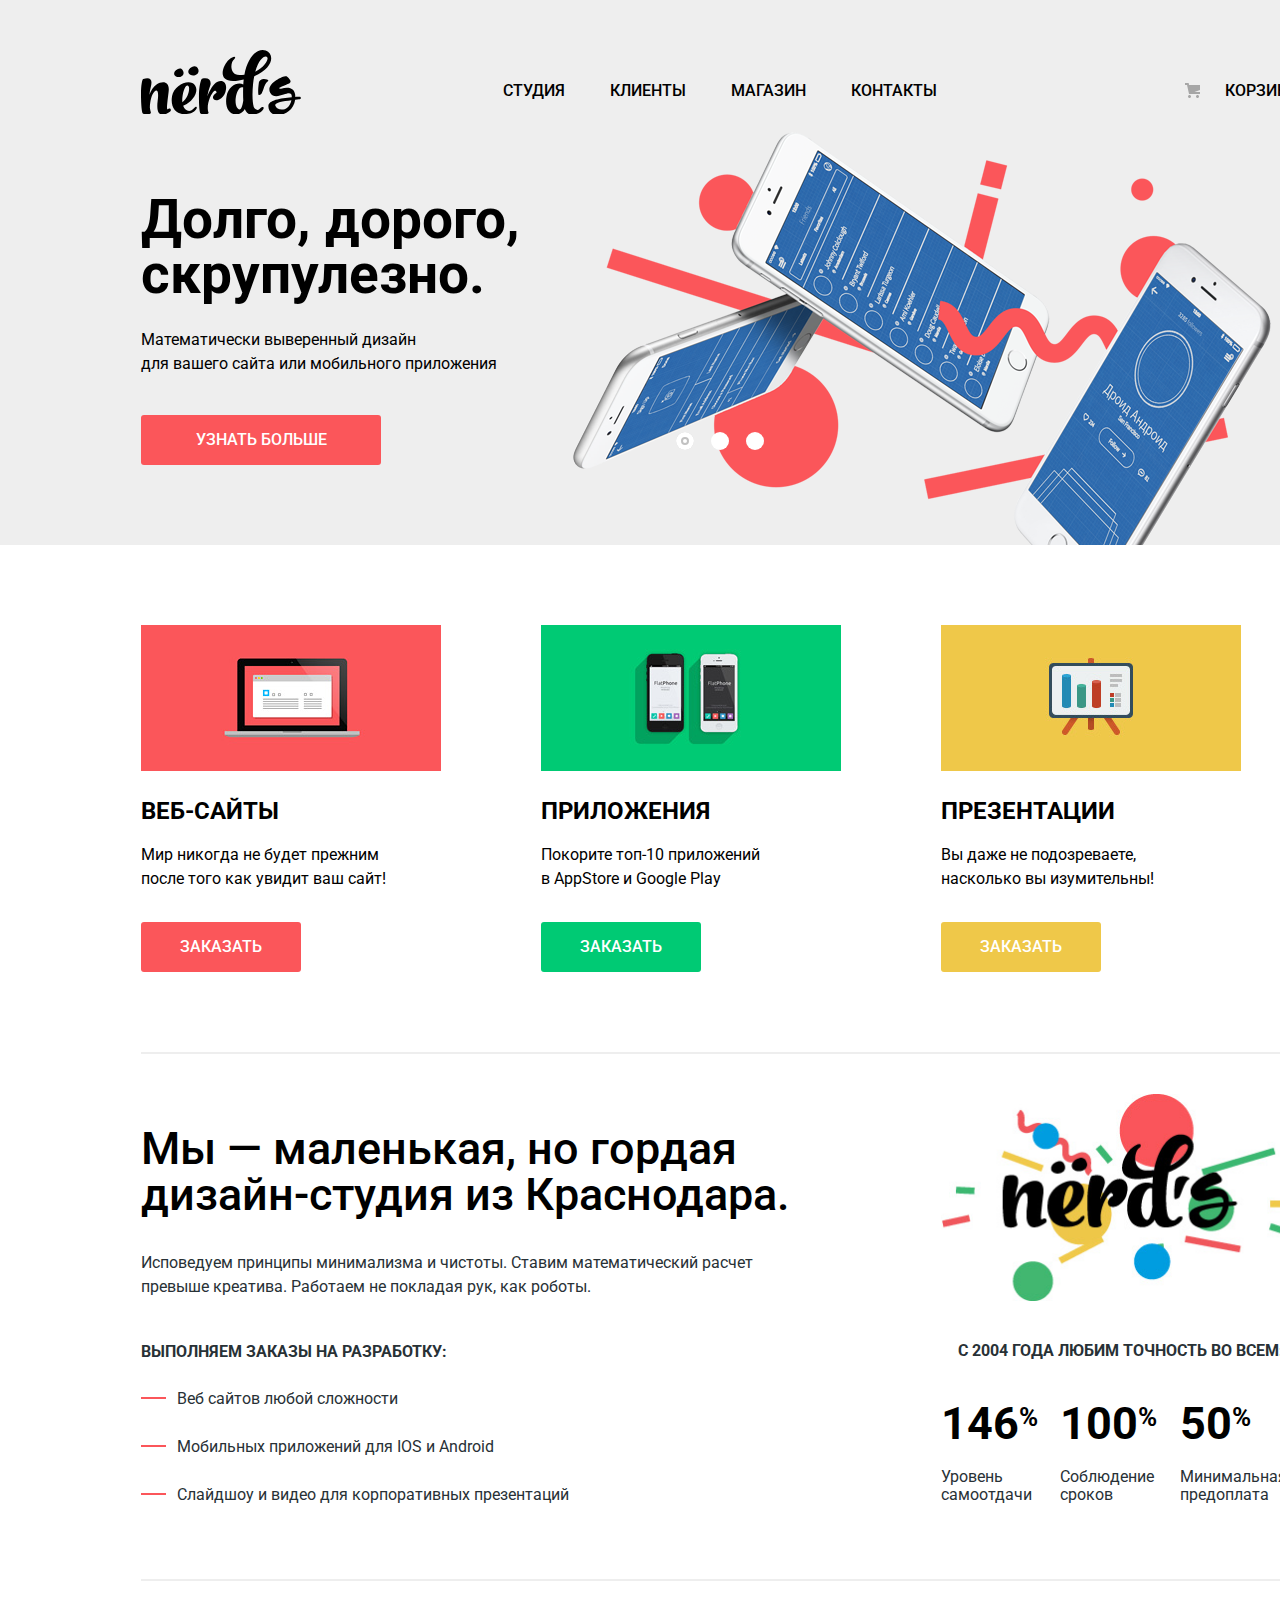
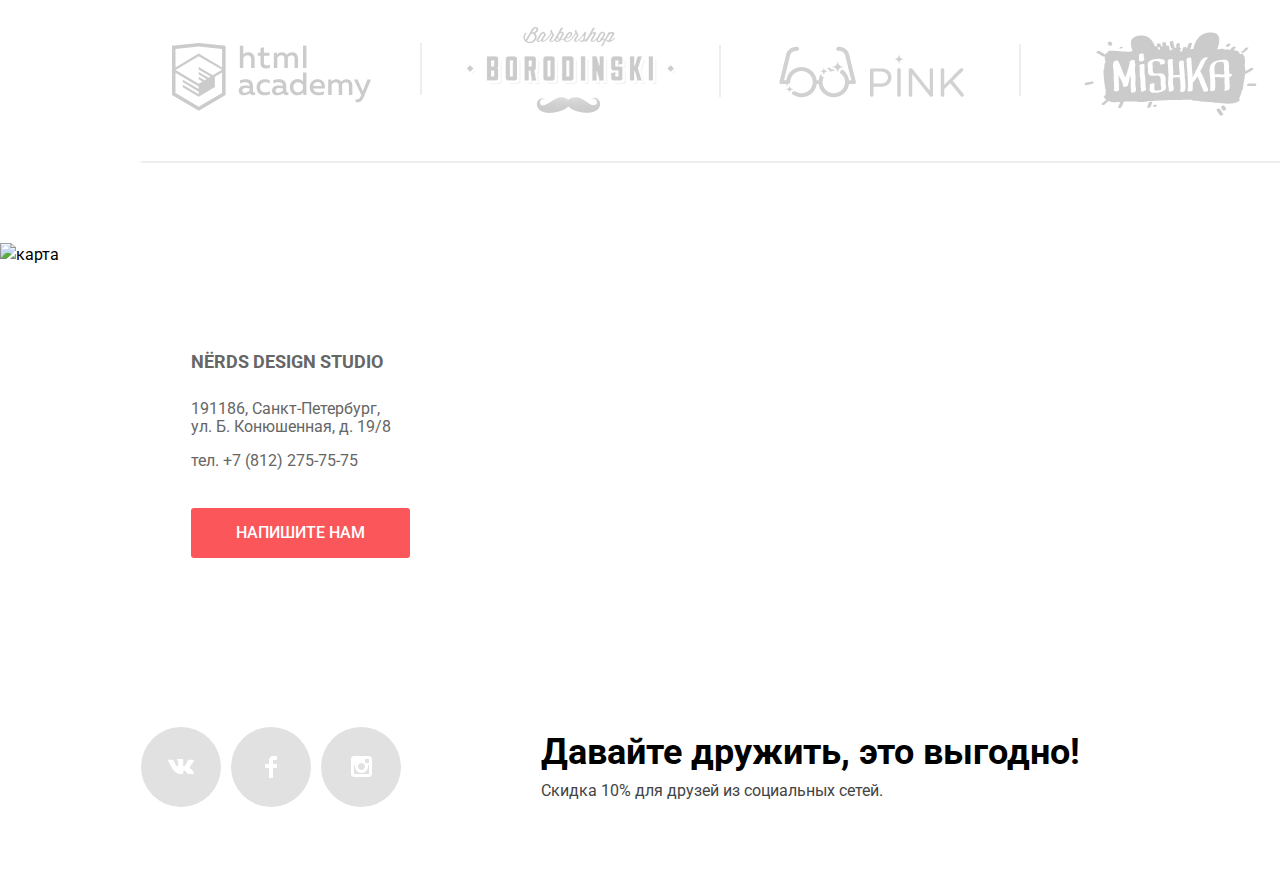
==== index.html @ 9c050158 "исправил замечания" ====
<!DOCTYPE html>
<html lang="ru" class="page">

<head>
  <meta charset="utf-8">
  <title>HTML Academy: Нёрдс</title>
  <link rel="stylesheet" href="css/normalize.css">
  <link rel="stylesheet" href="css/style.css">
  <link rel="stylesheet" href="https://fonts.googleapis.com/css2?family=Roboto:wght@400;500;700&display=swap">
</head>

<body class="page-body">

  <header class="header">
    <div class="container main-header">
      <a class="main-logo">
        <img src="img/nerds-logo.svg" width="160" height="65" alt="логотип Nerds">
      </a>
      <nav class="nav">
        <ul class="nav-list">
          <li><a>Студия</a></li>
          <li><a href="">Клиенты</a></li>
          <li><a href="catalog.html">Магазин</a></li>
          <li><a href="">Контакты</a></li>
        </ul>
        <ul class="cart">
          <li>
            <a class="cart-link" href="">Корзина</a>
          </li>
        </ul>
      </nav>
    </div>
  </header>


  <main class="main">
    <h1 class="visually-hidden">Интернет магазин "Nerds"</h1>

    <section class="slider">
      <div class="container sld">
        <ul class="slider-list">
          <li class="slider-item-1 slide-current">
            <h2>Долго, дорого,<br> скрупулезно.</h2>
            <p>Математически выверенный дизайн<br> для вашего сайта или мобильного приложения</p>
            <a class="button slider-button button-web">узнать больше</a>

          </li>
          <li class="slider-item-2 slide">
            <h2> Любим математику<br> как никто другой</h2>
            <p>Никакого креатива, только математические формулы<br> для расчета идеальных пропорций</p>
            <a class="button slider-button button-web">узнать больше</a>
          </li>
          <li class="slider-item-3 slide">
            <h2>Только ночь, только хардкор</h2>
            <p>Работать днем как все? Мы против этого.<br> Ближе к полуночи работа только начинается</p>
            <a class="button slider-button button-web">узнать больше</a>
          </li>
        </ul>
        <div class="slider-controls">
          <button class="current" type="button" aria-label="Первый слайд"></button>
          <button type="button" aria-label="Второй слайд"></button>
          <button type="button" aria-label="Третий слайд"></button>
        </div>
      </div>
    </section>

    <div class="container">
      <section class="services">
        <h2 class="visually-hidden">Услуги</h2>

        <ul class="services-container">
          <li>
            <img src="img/illustration-1-1.png" width="300" height="146">
            <h3>веб-сайты</h3>
            <p>Мир никогда не будет прежним <br> после того как увидит ваш сайт!</p>
            <a class="button button-web button-services" href="catalog.html">Заказать</a>
          </li>
          <li>
            <img src="img/illustration-2-1.png" width="300" height="146">
            <h3>приложения</h3>
            <p>Покорите топ-10 приложений<br> в AppStore и Google Play</p>
            <a class="button button-app button-services" href="#">Заказать</a>
          </li>
          <li>
            <img src="img/illustration-3-1.png" width="300" height="146">
            <h3>презентации</h3>
            <p>Вы даже не подозреваете, <br> насколько вы изумительны!</p>
            <a class="button button-pres button-services" href="#">Заказать</a>
          </li>
        </ul>
      </section>

      <div class="info-container">
        <section class="info">
          <h2 class="visually-hidden">О нас</h2>
          <h3>
            Мы — маленькая, но гордая<br>
            дизайн-студия из Краснодара.
          </h3>
          <p>
            Исповедуем принципы минимализма и чистоты. Ставим математический расчет<br>
            превыше креатива. Работаем не покладая рук, как роботы.
          </p>
          <p class="list-header">
            Выполняем заказы на разработку:
          </p>
          <ul>
            <li>
              Веб сайтов любой сложности
            </li>
            <li>
              Мобильных приложений для IOS и Android
            </li>
            <li>
              Слайдшоу и видео для корпоративных презентаций
            </li>
          </ul>
        </section>
        <section class="benefits">
          <img src="img/nerds-illustration.png" width="360" height="208">
          <p class="benefits-header">С 2004 года любим точность во всем:</p>
          <ul class="benefits-list">
            <li>
              <h4>146<span class="percent">%</span></h4>
              <p>Уровень самоотдачи</p>
            </li>
            <li>
              <h4>100<span class="percent">%</span></h4>
              <p>Соблюдение сроков</p>
            </li>
            <li>
              <h4>50<span class="percent">%</span></h4>
              <p>Минимальная предоплата</p>
            </li>
          </ul>
        </section>
      </div>
      <section class="partners">
        <h2 class="visually-hidden">
          Производители
        </h2>
        <ul class="partners-container">
          <li>
            <a href="https://htmlacademy.ru/intensive/htmlcss">
              <img src="img/logo-1-2.svg" width="199" height="67.82" alt="html-academy">
            </a>
          </li>
          <li>
            <a href=""> <img src="img/logo-2-2.png" width="209" height="90" alt="барбершоп бородинский">
            </a>
          </li>
          <li>
            <a href=""> <img src="img/logo-3-2.png" width="185" height="52" alt="сайт pink">
            </a>
          </li>
          <li>
            <a href=""> <img src="img/logo-4-2.png" width="173" height="84" alt="Мишка">
            </a>
          </li>
        </ul>

      </section>

    </div>
  </main>
  <footer class="main-footer">

    <section class="map">
      <img class="map-properties" src="img/map.png" width="1440" height="416" alt="карта">
    </section>

    <section class="contacts container">
      <div class="address">
        <h2>NЁRDS DESIGN STUDIO</h2>
        <p>191186, Санкт-Петербург,<br> ул. Б. Конюшенная, д. 19/8</p>
        <p> тел. <a class="contacts-phone" href="tel:+78122757575">+7 (812) 275-75-75</a></p>

        <a class="button button-web button-contacts">Напишите нам</a>
      </div>
    </section>

    <section class="social container">

      <ul class="social-1">
        <li>
          <a class="social-button" href=""><img src="img/vk-icon.svg" alt="Вконтакте"></a>
        </li>
        <li>
          <a class="social-button" href="#"><img src="img/fb-icon.svg" alt="Фейсбук"></a>
        </li>
        <li>
          <a class="social-button" href="#"><img src="img/insta-icon.svg" alt="Инстаграм"></a>
        </li>
      </ul>
      <div class="social-2">
        <h3>Давайте дружить, это выгодно!</h3>
        <p>Скидка 10% для друзей из социальных сетей.</p>
      </div>

    </section>

  </footer>
  <section class="modal reply-form">
    <h2 class="modal-header">Напишите нам</h2>
    <button class="modal-close" type="button" class="modal-close" aria-label="закрыть"></button>
    <form class="login-form" action="https://echo.htmlacademy.ru" method="post">
      <p class="user-name"><label for="reply-name">Ваше имя:</label>
        <input  id="reply-name" type="text" name="name" placeholder="Имя Фамилия"></p>
      <p class="user-email"><label for="reply-email">Ваш email:</label>
        <input  id="reply-email" type="email" name="email" placeholder="email@example.com"></p>
      <p class="user-message"><label for="reply-message">Текст письма:</label>
        <textarea  id="reply-message" rows="4" name="message" placeholder="В свободной форме"></textarea></p>
      <button class="button button-web modal-button" type="submit">Отправить</button>
    </form>
  </section>


</body>

</html>
---- css/style.css ----
:root {
  --light-grey: #eeeeee;
  --mid-grey: #666666;
  --mid-dark-grey: #444444;
  --dark-grey: #4d4d4d;
  --border-grey: #DBDBDB;
  --store-page-grey: #dfdfdf;
  --store-page-active-grey: #d5d5d5;

  --light-pink: #fb565a;
  --dark-pink: #e74246;
  --very-dark-pink: #d7373b;

  --light-green: #00ca74;
  --dark-green: #00bc6c;
  --very-dark-green: #00aa62;

  --light-yellow: #efc849;
  --dark-yellow: #eab534;
  --very-dark-yellow: #e5a722;

  --bg-white: #ffffff;
  --bg-white-opacity: rgba(255, 255, 255, 0.3);
  --icon-color: #e1e1e1;

  --basic-black: #000000;
  --light-black: #283136;
  --button-shadow: rgba(0, 1, 1, 0.1);
  --catalog-border-special: rgba(0, 0, 0, 0.1);


  --range-special-scale: #d7dcde;
  --range-special-toggle: #ababab;
  --range-special-shadow: rgba(0, 0, 0, 0.15);
  --range-special-color: #283136;

  --modal-shadow: rgba(0, 0, 0, 0.4);
  --input-shadow: rgba(0, 0, 0, 0.25);
  --input-border: #D7DCDE;
  --input-border-special: #B4B9BB;
}

body {
  min-width: 1200px;
  padding: 0;
  margin: 0;

  font-family: "Roboto", "Open sans", sans-serif;
  font-size: 16px;
  line-height: 24px;
  font-weight: 400;

  color: var(--basic-black);
  background-color: var(--bg-white);

}

a {
  text-decoration: none;
}

img {
  max-width: 100%;
  height: auto;
}

.visually-hidden {
  position: absolute;
  width: 1px;
  height: 1px;
  margin: -1px;
  border: 0;
  padding: 0;
  white-space: nowrap;
  clip-path: inset(100%);
  clip: rect(0 0 0 0);
  overflow: hidden;
}

/* Grid */
.page {
  height: 100%;
}

.page-body {
  min-height: 100%;
  display: grid;
  grid-template-rows:
    min-content 1fr min-content;
  align-content: start;
}

.container {
  width: 1158px;
  margin: 0 auto;
  padding: 0 20px;
  /* outline: 5px solid rgba(94, 9, 9, 0.3);
  outline-offset: -5px; */
}

/*header*/


.main-header {
  display: grid;
  grid-template-columns: min-content 1fr;
  height: 114px;
}

.main-logo {
  width: 160px;
  height: 65px;
  margin-top: auto;

}

.main-logo:active {
  opacity: 0.3;
}

.cart {
  display: block;
  width: min-content;
  position: relative;
  margin: 0;
  margin-left: auto;
  margin-top: auto;
  padding: 0;
  margin-bottom: 8px;

  list-style: none;


  /* outline: 1px solid rgb(255, 0, 0);
  outline-offset: -1px */
}

.cart::before {
  content: "";
  position: absolute;
  left: 0px;
  top: 7px;
  width: 15px;
  height: 15px;


  background-image: url(../img/cart-icon.svg);
  background-repeat: no-repeat;

}

.cart-link {
  padding-left: 40px;

}

.header,
.description {
  background-color: var(--light-grey);
}

.nav {

  display: flex;


  font-size: 16px;
  line-height: 30px;
  font-weight: 500;
  text-transform: uppercase;
  color: var(--basic-black);

  /* outline: 5px solid rgba(200, 255, 0, 0.3);
  outline-offset: -5px; */
}

.nav a {
  color: var(--basic-black);
}

.nav a:hover {
  color: var(--light-pink);
}

.nav a:active {
  color: var(--basic-black);
  opacity: 0.3;
}

.nav-list {
  /* justify-self: center; */
  display: flex;
  justify-content: flex-start;
  flex-wrap: wrap;
  width: 100%;
  margin: 0;
  margin-left: 202px;
  margin-top: auto;
  margin-bottom: 8px;
  padding: 0;

  list-style: none;

  /* outline: 5px solid rgba(0, 255, 255, 0.3);
  outline-offset: -5px; */

}

.nav li {
  position: relative;
  margin-left: 0;
  padding: 0;
}

.nav li:not(:last-child) {
  margin-right: 45px;
}

.current-page::after {
  content: "";
  position: absolute;
  bottom: -14px;
  left: 0;
  width: 100%;
  height: 2px;
  background-color: var(--light-pink);
}

/* SLIDER */
.slide {
  display: none;
}

.slide-current {
  display: block;
}

.slider {
  /* position: relative; */
  margin: 0;
  padding: 0;
  background-color: var(--light-grey);
}

.sld {
  position: relative;
}

.slider-controls {
  position: absolute;
  bottom: 95px;
  left: 555px;
  z-index: 1;
  display: flex;
  width: 88px;
  justify-content: space-between;
}

.slider-controls button {
  padding: 0;
  width: 18px;
  height: 18px;
  background-color: var(--bg-white);
  border: none;
  border-radius: 50%;
  cursor: pointer;
}

.slider-controls .current {
  box-shadow: inset 0 0 0 5px var(--bg-white),
    inset 0 0 0 7px #c1c1c1;
}

.slider-list {

  padding: 0;
  margin: 0;

  list-style: none;
}

/* SLIDER-title */
.slider h2 {
  margin: 0;
  padding: 0;
  padding-top: 78px;
  padding-bottom: 10px;
  font-size: 55px;
  line-height: 55px;

}

.slider-item-1 {
  height: 431px;
  background-image: url(../img/nerds-index-slide1.png);
  background-position: top right;
  background-repeat: no-repeat;
}

.slider-item-2 {
  height: 431px;
  background-image: url(../img/nerds-index-slide2.png);
  background-position: top right;
  background-repeat: no-repeat;
}

.slider-item-3 {
  height: 431px;
  background-image: url(../img/nerds-index-slide3.png);
  background-position: top right;
  background-repeat: no-repeat;
}

/* services */
.services {
  margin-top: 80px;

  padding-bottom: 80px;
  border-bottom: 2px solid var(--light-grey);
}

.services-container {
  /* display: flex;
  justify-content: flex-start;
  flex-shrink: 0; */
  display: grid;
  grid-template-columns: 400px 400px auto;
  justify-self: start;
  /* outline: 5px solid rgba(0, 255, 255, 0.3);
  outline-offset: -5px; */
  margin: 0;
  padding: 0;

}

.services a {
  font-size: 16px;
  line-height: 18px;
  color: var(--bg-white);
}

.services h3 {
  margin-top: 18px;
  margin-bottom: 17px;
  font-size: 24px;
  line-height: 30px;
  font-weight: bold;
  text-transform: uppercase;
}

.services li {
  list-style: none;
  margin: 0;

  padding: 0;
}

.info-container {
  margin-top: 40px;
  margin-bottom: 43px;
  display: grid;
  grid-template-columns: 2fr 1fr;

}

.info {
  color: var(--light-black);
}

.info h3 {
  margin-top: 32px;
  margin-bottom: 33px;
  font-size: 45px;
  line-height: 46px;
  font-weight: 500;
  color: var(--basic-black);
}

.info ul {
  padding-left: 32px;
  list-style: none;
}

.list-header {
  margin-top: 41px;
  margin-bottom: 23px;
  font-weight: bold;
  text-transform: uppercase;

}

.info li {
  position: relative;
  margin-bottom: 24px;
  padding-left: 4px;
}

.info li::before {
  content: "";
  position: absolute;
  width: 25px;
  height: 2px;
  top: 10px;
  left: -32px;
  background-color: var(--light-pink);

}

/* benefits */
.benefits {
  margin-left: 28px;
}

.benefits-list {
  display: grid;
  grid-template-columns: 1fr 1fr 1fr;
}

.benefits-header {
  margin-top: 31px;
  margin-left: 17px;
  font-weight: bold;
  text-transform: uppercase;
}

.benefits-list {
  margin-top: 29px;
  padding: 0;
}

.benefits li {
  margin: 0;
  list-style: none;
}

.benefits p {

  color: var(--light-black);
}

.benefits-list p {
  margin-top: 12px;
  line-height: 18px;
}

.benefits h4 {
  margin: 0;
  font-size: 45px;
  line-height: 64px;
}

.percent {
  font-size: 26px;
  line-height: 40px;
  vertical-align: text-top;
}

/* partners */

.partners {
  margin: 0;
  margin-bottom: 80px;
}

.partners-container {
  display: grid;
  grid-template-columns: 1fr 1fr 1fr 1fr;


  /* outline: 1px solid rgb(248, 5, 5);
  outline-offset: -1px; */

  margin: 0;
  padding: 0;

  height: 180px;
  border-top: 2px solid var(--light-grey);
  border-bottom: 2px solid var(--light-grey);

}

.partners li {
  position: relative;
  align-self: center;


  margin: 0;
  padding: 0;
  justify-self: end;
  list-style: none;


  /* outline: 1px solid rgba(0, 255, 255, 1);
  outline-offset: -1px; */

}

.partners li:nth-child(1) {
  margin-top: 20px;
  margin-right: 60px;

}

.partners li:nth-child(2) {
  margin-top: 10px;
  margin-right: 44px;
}

.partners li:nth-child(3) {
  margin-top: 10px;
  margin-right: 46px;
}

.partners li:nth-child(4) {
  margin-top: 13px;
  margin-right: 42px;
}

.partners li:nth-child(1)::after {
  content: "";
  position: absolute;
  top: 0px;
  right: -51px;
  width: 2px;
  height: 52px;

  background-color: var(--light-grey);
}

.partners li:nth-child(2)::after {
  content: "";
  position: absolute;
  top: 18px;
  right: -45px;
  width: 2px;
  height: 52px;

  background-color: var(--light-grey);
}

.partners li:nth-child(3)::after {
  content: "";
  position: absolute;
  top: -2px;
  right: -57px;
  width: 2px;
  height: 52px;

  background-color: var(--light-grey);
}



.partners a {
  opacity: 20%;
}

.partners a:hover {
  opacity: 1;
}

.partners a:active {
  opacity: 10%;
}

.catalog-top {
  margin-bottom: 54px;
  height: 242px;
  background-color: var(--light-grey);
}

.catalog-top h1 {
  margin: 0;
  padding-top: 79px;
  font-size: 55px;
  font-weight: 500;
  line-height: 55px;

  text-align: center;

}


.main-catalog {
  display: grid;
  grid-template-columns: 1fr 2fr;
  column-gap: 140px;
  grid-template-rows: 78px 1fr;
  /* outline: 5px solid rgba(0, 255, 255, 0.3);
  outline-offset: -5px; */
}

.filters {
  grid-row: 1/-1;
  color: var(--light-black);
}

.filter ul {
  padding: 0;
  margin: 0;
  list-style: none;
  line-height: 19px;
}

.filter legend {
  margin: 0;
  padding: 0;
  text-transform: uppercase;
  font-size: 18px;
  line-height: 30px;
  font-weight: 700;
  color: var(--basic-black);
}

.filter fieldset {
  padding: 0;
  margin: 0;

  border: none;
}

/* RANGE */
.filter .filter-cost {
  margin-bottom: 55px;
}

.range-filter {
  width: 260px;
  margin-top: 48px;
}

.range-controls {
  position: relative;
  height: 41px;
  margin-bottom: 14px;
  padding-top: 39px;
  padding-right: 20px;
  padding-left: 20px;
  background-color: var(--light-grey);
  border-radius: 5px;
}

.range-controls .scale {
  height: 2px;
  background: #d7dcde;
}

.range-controls .bar {
  width: 70%;
  height: 2px;
  background: var(--light-green);
}

.range-controls .toggle {
  position: absolute;
  top: 31px;
  left: 0;
  width: 4px;
  height: 4px;
  padding: 0;
  border: 8px solid var(--bg-white);
  background-color: var(--range-special-toggle);
  border-radius: 50%;
  box-shadow: 0 2px 1px 0 var(--range-special-shadow);
  cursor: pointer;
}

.range-controls .toggle-min {
  left: 18px;
}

.range-controls .toggle-max {
  left: 160px;
}

.price-controls {
  display: flex;
  justify-content: space-between;
}

.price-controls label {
  text-transform: uppercase;
  color: var(--light-black);
  font-size: 16px;
}

.price-controls input {
  width: 60px;
  padding: 10px;
  margin-left: 8px;
  text-align: center;
  color: inherit;
  border: none;
  border-radius: 5px;
  background: var(--light-grey);

}

/* GRID FILTER */

.filter .filter-grid {
  height: 190px;
  /* margin-bottom: 43px; */
}

.filter-grid legend {
  margin-bottom: 15px;
}

.filter-grid li {
  margin-bottom: 21px;
  /* padding-left: 36px; */
}

.filter-grid label {
  padding-left: 36px;
  color: var(--light-black);
  position: relative;

}

.input-grid {
  -webkit-appearance: none;
  -moz-appearance: none;
  position: absolute;
}

.grid-label::before {
  content: "";
  position: absolute;
  left: 0;
  top: -3px;
  box-sizing: border-box;
  width: 25px;
  height: 25px;
  border-radius: 50%;
  border: 4px solid var(--dark-grey);
  background-color: transparent;
  opacity: 0.4;
}

.input-grid:hover+.grid-label::before,
.input-grid:focus+.grid-label::before {
  opacity: 1;
}

.input-grid:checked+.grid-label::before {
  background-color: var(--dark-grey);
  box-shadow: inset 0 0 0 4px var(--bg-white);
}

.input-grid:disabled+.grid-label {
  opacity: 0.3;
}

.input-grid:disabled+.grid-label::before {
  opacity: 0.25;
}

/* FEATURES FILTER */
.input-feature {
  appearance: none;
  position: absolute;
}


.filter .filter-features {
  height: 275px;
  /* margin-bottom: 48px; */
}

.filter-features legend {
  margin-bottom: 16px;
}

.filter-features li {
  position: relative;
  margin-bottom: 21px;

}

.filter-features label {
  padding-left: 36px;
  color: var(--light-black);
}

.input-feature:not(:checked)+.feature-label::before {
  content: "";
  position: absolute;
  left: 0;
  top: -2px;
  box-sizing: border-box;
  width: 23px;
  height: 23px;
  border: 2px solid var(--dark-grey);
  border-radius: 3px;
  background-color: transparent;
  opacity: 0.4;
}

.input-feature:checked+.feature-label::before {
  content: "";
  position: absolute;
  left: 0;
  top: -2px;
  width: 25px;
  height: 23px;
  background-image: url(../img/checkbox-on.svg);
  opacity: 0.4;
}

.input-feature:hover+.feature-label::before,
.input-feature:focus+.feature-label::before {
  opacity: 1;
}

.input-feature:disabled+.feature-label {
  opacity: 0.3;
}

.input-feature:disabled+.feature-label::before {
  opacity: 0.25;
}

/* SORT */
.sort {
  display: flex;
  justify-content: space-between;
  /* margin: 0; */
  /* margin-bottom: 48px; */

  /* padding: 0; */
  /* outline: 1px solid rgb(255, 0, 0);
  outline-offset: -1px; */
}

.sort h2 {

  margin: 0;
  padding: 0;
  text-transform: uppercase;
  font-size: 18px;
  line-height: 30px;
  font-weight: 700;
  width: 360px;
  /* margin-right: auto; */

  /*
   outline: 5px solid rgba(63, 9, 150, 0.3);
  outline-offset: -5px; */
}

.sort ul {
  /* width: 360px; */
  display: grid;
  grid-template-columns: 60px 85px 128px 58px 30px;
  justify-items: end;
  align-items: start;
  margin: 0;
  padding-top: 3px;
  list-style: none;
  /* outline: 1px solid rgba(0, 255, 255, 0.3);
  outline-offset: -1px; */
}

.sort a {
  font-size: 14px;
  line-height: 18px;
  font-weight: 400;
  color: var(--basic-black);
  opacity: 0.3;
  text-transform: uppercase;
}

.sort .sort-active {
  opacity: 1;
}

.sort .sort-descending {
  display: inline-block;
  width: 11px;
  height: 10px;
  background-image: url(../img/icon-down-dir.svg);
}

.sort .sort-ascending {
  background-image: url(../img/icon-up-dir.svg);
  display: inline-block;
  width: 11px;
  height: 10px;
}

/* .sort li {
  margin-left: 20px;
  outline: 1px solid rgb(255, 0, 13);
  outline-offset: -1px;
} */
/* .sort .inactive {
  opacity: 0.2;
} */

/* STORE */


.store {
  margin-bottom: 44px;
}

.store-container {
  display: grid;
  grid-template-columns: 1fr 1fr;
  column-gap: 40px;
  row-gap: 30px;
  margin: 0;
  margin-bottom: 53px;
  padding: 0;
  /* outline: 5px solid rgba(47, 219, 12, 0.3);
  outline-offset: -5px; */
}

.store-item {
  position: relative;
  box-sizing: border-box;
  border-radius: 5px;
  width: 360px;
  height: 620px;
  list-style: none;

}

.store-item:hover {
  box-shadow: 0px 6px 15px rgba(0, 1, 1, 0.25);
}

.store-item-container {

  box-sizing: border-box;
  width: 360px;
  height: 580px;
  margin-top: 40px;
  border-radius: 0 0 5px 5px;
  border: 1px solid var(--catalog-border-special);

  background-color: var(--bg-white);
}

.store-item img {
  border-radius: 0 0 5px 5px;

}

.store-item::before {
  content: "";
  position: absolute;
  width: 360px;
  height: 40px;
  top: 0px;
  left: 0px;
  background-image: url(../img/browser.svg);
  opacity: 0.12;
}

.store-item:hover::before {
  opacity: 1;
}

.store-item:hover .store-item-description {
  display: block;
}

.store h1 {
  text-align: center;
  font-size: 55px;
  font-weight: 500;
  line-height: 55px;

}

.store-item-description {
  display: none;
  position: absolute;
  bottom: 0;
  left: 0;
  box-sizing: border-box;
  width: 360px;
  height: 231px;
  border-radius: 0 0 5px 5px;
  padding-left: 52px;
  padding-right: 53px;
  padding-top: 11px;
  background-color: var(--light-grey);
  text-align: center;

}

.store-item-description h3 {
  margin-top: 15px;
  margin-bottom: 12px;
  padding: 0;
  font-size: 18px;
  font-weight: 700;
  line-height: 30px;
  color: var(--basic-black);
}

.store-item-description a {
  color: inherit;
}

.store-item p {
  margin: 0;
  padding: 0;
  font-size: 16px;
  line-height: 18px;
  font-weight: 400;
  color: #666666;
}

/* STORE-PAGES */
.store-pages {
  display: flex;
  justify-content: flex-start;
  list-style: none;
  margin: 0;
  margin-bottom: 17px;
  padding: 0;
  font-size: 16px;
  line-height: 18px;
  font-weight: 500;
  text-transform: uppercase;
}

.store-pages li:not(:last-child) {
  margin-right: 11px;
}


/*footer*/

.main-footer {
  background-color: var(--bg-white);
  /* outline: 5px solid rgba(0, 255, 255, 0.3);
  outline-offset: -5px; */
}

.map {
  margin: 0;
}

.map-properties {
  display: block;
  margin-left: auto;
  margin-right: auto;
  height: 416px;
}

.contacts {
  position: relative;
  margin-bottom: 68px;
}

.contacts h2 {
  margin: 0;
  margin-bottom: 23px;
  padding: 0;
  font-size: 18px;
  line-height: 30px;
  font-weight: bold;
}

.address {
  position: absolute;
  box-sizing: border-box;
  left: 20px;
  bottom: 54px;
  width: 319px;
  height: 308px;
  padding-top: 50px;
  padding-left: 50px;
  padding-right: 39px;

  background-color: var(--bg-white);

  font-size: 16px;
  line-height: 18px;
  color: var(--mid-grey);
}

.contacts-phone {
  color: var(--mid-grey);
}


.social {
  display: grid;
  grid-template-columns: 1fr 2fr;
  margin-bottom: 68px;
}

.social-1 {
  display: flex;
  align-items: center;
  justify-content: flex-start;
  list-style: none;
  margin: 0;
  padding: 0;
}

.social-1 li {
  margin-right: 10px;
}

.social-2 {
  margin-left: 14px;
}

.social h3 {
  margin: 0;
  margin-top: 7px;
  margin-bottom: 10px;
  font-size: 36px;
  line-height: 36px;

}

.social p {
  margin: 0;
  color: var(--mid-dark-grey);
  font-size: 16px;
  line-height: 22px;

}

/* MODAL */
.modal {
  display: none;
  position: fixed;
  z-index: 2;
  top: 0;
  right: 0;
  bottom: 0;
  left: 0;
  box-sizing: border-box;
  width: 960px;
  height: 590px;
  margin: auto;
  padding: 63px 100px;
  font-size: 16px;
  line-height: 18px;
  font-weight: 400;
  color: var(--basic-black);
  background-color: var(--bg-white);
  box-shadow: 0px 20px 40px var(--modal-shadow);
}

.modal-close {
  position: absolute;
  width: 21px;
  height: 21px;
  top: 78px;
  right: 90px;
  border: none;
  background-color: transparent;
  opacity: 0.3;
}

.modal-close:hover {
  opacity: 1;
}

.modal-close:active {
  opacity: 0.1;
}

.modal-close::before,
.modal-close::after {
  content: "";
  position: absolute;
  top: 8px;
  right: -3px;
  width: 27px;
  height: 4px;
  background-color: var(--light-pink);
}

.modal-close::before {
  transform: rotate(45deg);
}

.modal-close::after {
  transform: rotate(-45deg);
}

.modal-header {
  margin: 0;
  margin-bottom: 22px;
  font-size: 45px;
  line-height: 53px;
  font-weight: 700;
}

.login-form {
  display: grid;
  grid-template-columns: 1fr 1fr;
  column-gap: 40px;
  margin: 0 auto;
  justify-items: start;
}

.user-message {
  grid-column: 1/-1;
  justify-self: stretch;
}

.login-form p {
  display: flex;
  flex-direction: column;
  margin-bottom: 17px;
}

.login-form label {
  margin-bottom: 9px;
  font-weight: 700;
}

.login-form input {
  height: 50px;
  width: 360px;
  padding-left: 16px;
  color: var(--mid-dark-grey);
}

:invalid,
:-moz-ui-invalid {
  border-color: var(--dark-pink);
  color: var(--dark-pink);
}

.login-form textarea {
  resize: none;
  height: 118px;
  margin-bottom: 30px;
  padding: 16px;
  color: var(--mid-dark-grey);

}

.login-form input,
.login-form textarea {
  border: 2px solid var(--input-border);
  box-sizing: border-box;
  border-radius: 3px;
  opacity: 0.5;
}

.login-form input:hover,
.login-form textarea:hover {
  border: 2px solid var(--input-border-special);
  text-shadow: 0px 4px 4px var(--input-shadow);


}



/*buttons*/
.slider-button {
  margin-top: 39px;
  width: 240px;
  height: 50px;
}

.button {
  display: flex;
  font-size: 16px;
  line-height: 18px;
  font-weight: 500;
  justify-content: center;
  align-items: center;
  text-transform: uppercase;
  color: var(--bg-white);
  border: none;
  border-radius: 3px;
  cursor: pointer;
}

.button:active {
  box-shadow: inset 0 3px 0 var(--button-shadow);
  color: var(--bg-white-opacity);
}


.button-services {
  margin-top: 31px;
  width: 160px;
  height: 50px;
}

.button-contacts {
  margin-top: 38px;
  width: 219px;
  height: 50px;
}

.button-web {
  background-color: var(--light-pink);
}

.button-web:hover {
  background-color: var(--dark-pink);
}

.button-web:active {
  background-color: var(--very-dark-pink);
}



.button-app {
  background-color: var(--light-green);
}

.button-app:hover {
  background-color: var(--dark-green);
}

.button-app:active {
  background-color: var(--very-dark-green);
}

.button-pres {
  background-color: var(--light-yellow);
}

.button-pres:hover {
  background-color: var(--dark-yellow);
}

.button-pres:active {
  background-color: var(--very-dark-yellow);
}

/* STORE-ITEM-BUTTON */
.store-item-button {
  width: 200px;
  height: 50px;

  margin: 0 auto;
  margin-top: 33px;
}

.store-item-button:active {
  color: var(--bg-white);
}

/* STORE-PAGE-BUTTONS */
.store-page {
  box-sizing: border-box;
  width: 50px;
  height: 50px;
  padding-top: 3px;
  color: var(--basic-black);
  background-color: var(--light-grey);
}

.store-page.button:hover {
  background-color: var(--store-page-grey);
  border: none;
}

.store-page.button:active {
  color: inherit;
  background-color: var(--store-page-active-grey);
  border: none;
}

.store-page-next {
  width: 260px;
  height: 50px;
}

.store-page-current {
  background-color: rgba(0, 0, 0, 0.0001);
  border: 3px solid var(--border-grey);
}


/* SOCIAL BUTTONS */
.social-button {
  display: flex;
  align-items: center;
  justify-content: center;
  width: 80px;
  height: 80px;
  border-radius: 50%;

  background-color: var(--icon-color);
}

.social-button:hover {
  background-color: var(--dark-pink);
}

.social-button:active {
  background-color: var(--very-dark-pink);
}

.social-button:active img {
  opacity: 0.3;
}

.modal-button {
  width: 259px;
  height: 50px;
}
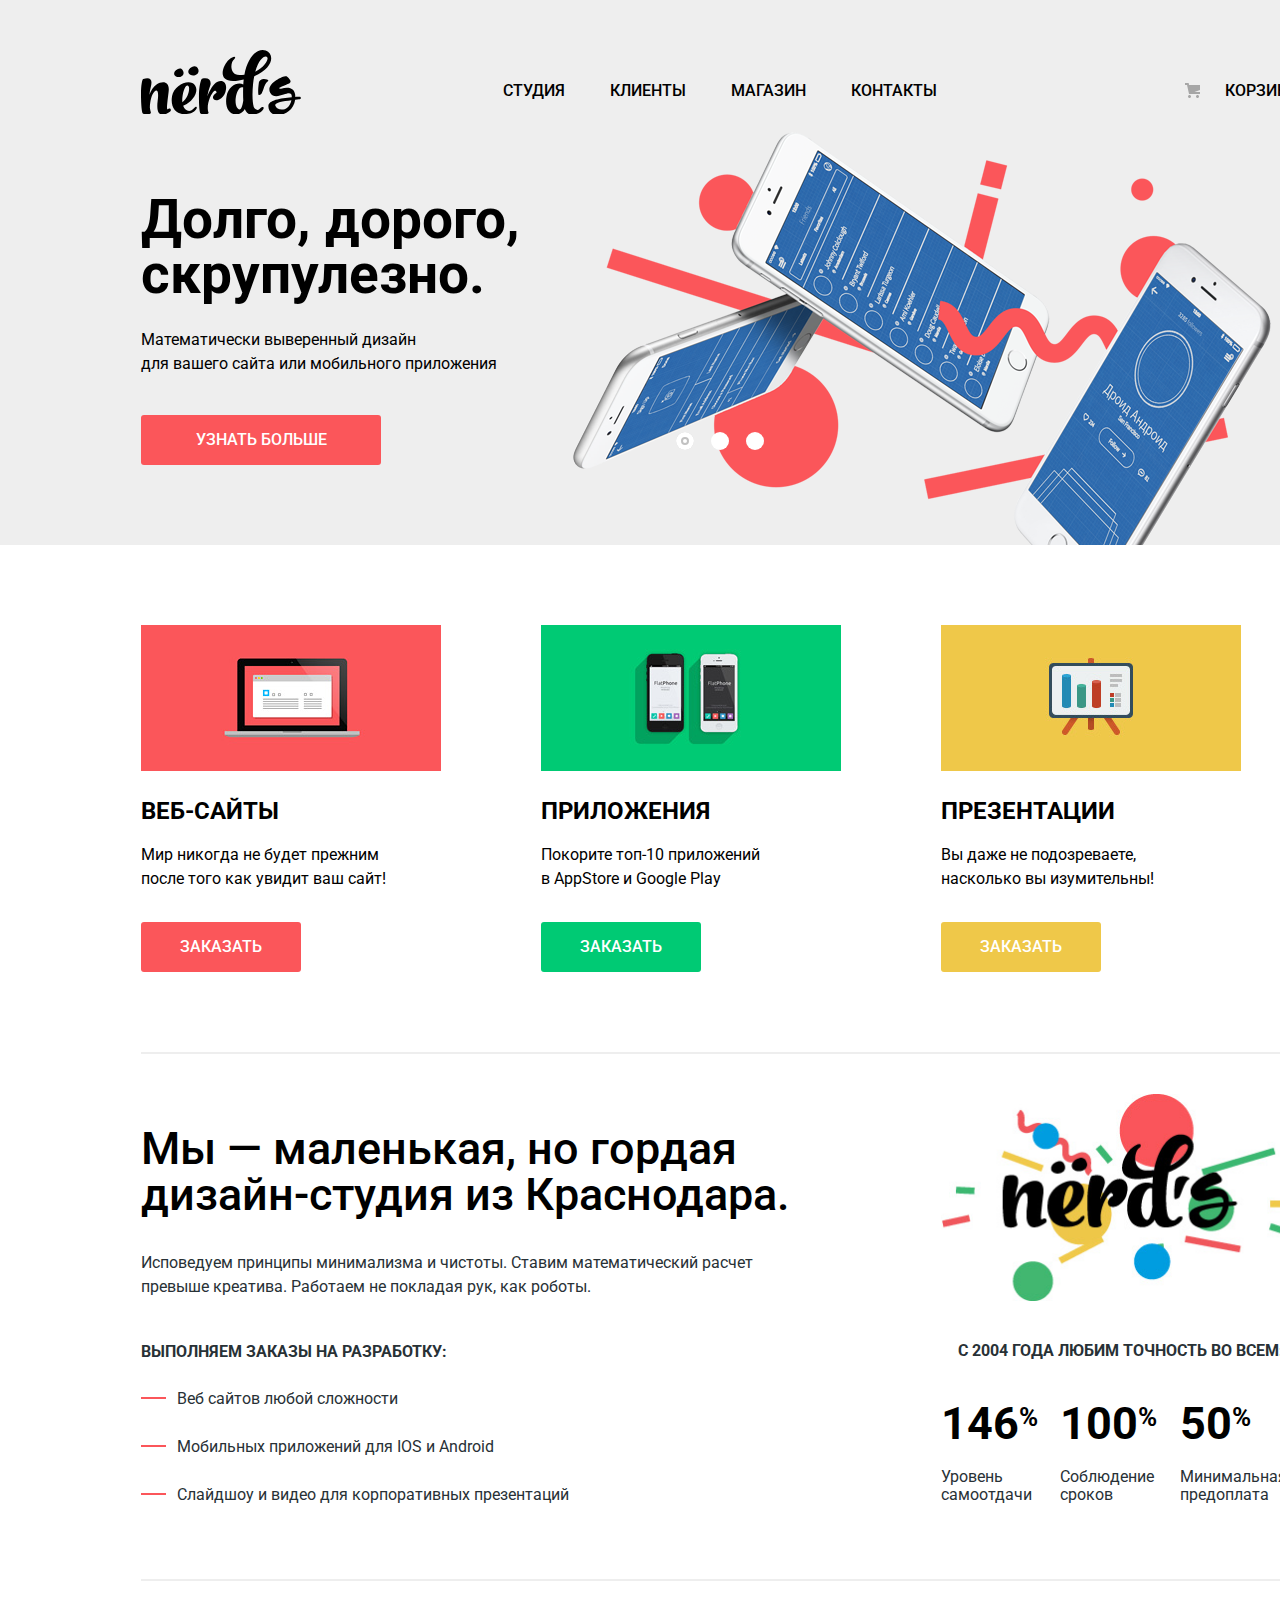
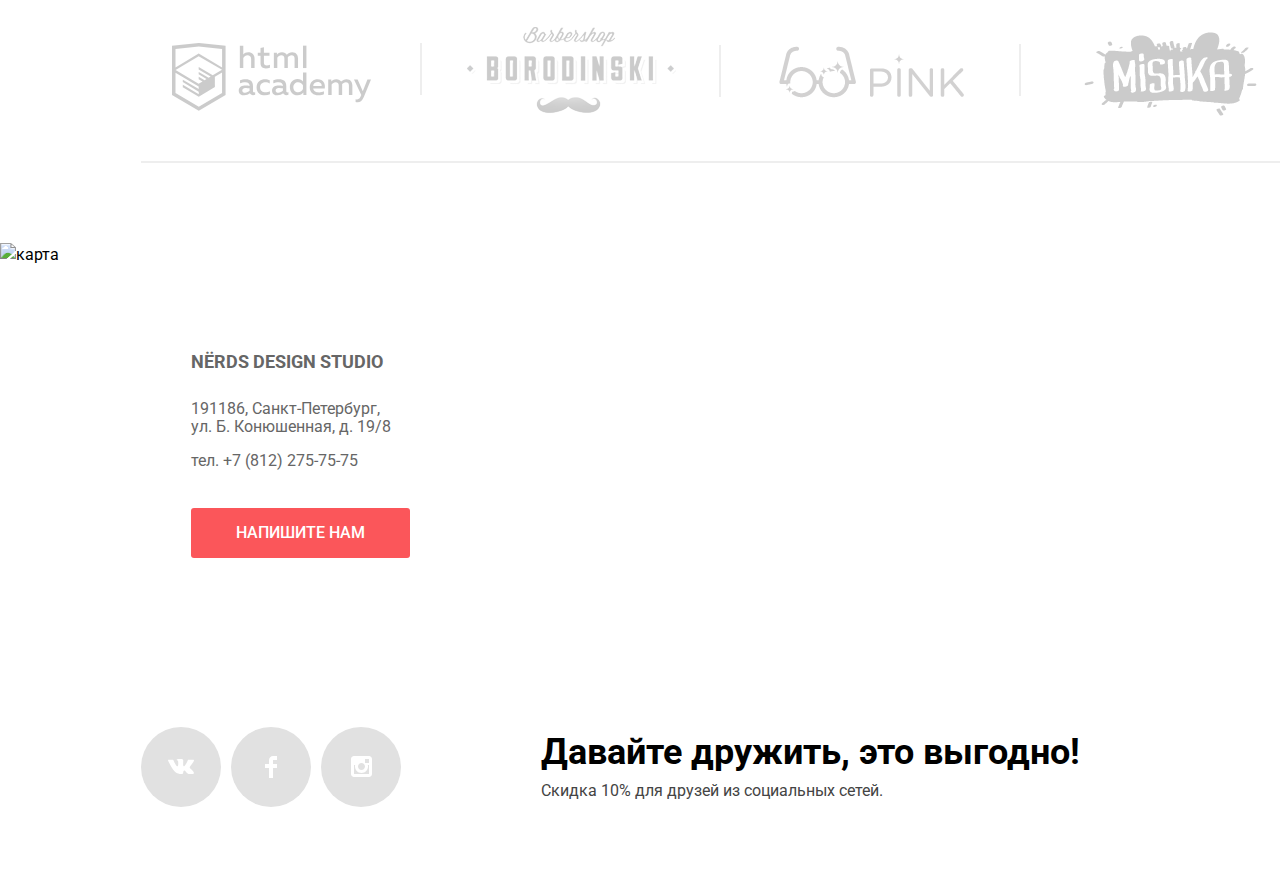
==== commit ed7c3784: "выполнил верстку главной страницы" ====
--- a/index.html
+++ b/index.html
@@ -205,11 +205,11 @@
     <button class="modal-close" type="button" class="modal-close" aria-label="закрыть"></button>
     <form class="login-form" action="https://echo.htmlacademy.ru" method="post">
       <p class="user-name"><label for="reply-name">Ваше имя:</label>
-        <input  id="reply-name" type="text" name="name" placeholder="Имя Фамилия"></p>
+        <input id="reply-name" type="text" name="name" placeholder="Имя Фамилия" required></p>
       <p class="user-email"><label for="reply-email">Ваш email:</label>
-        <input  id="reply-email" type="email" name="email" placeholder="email@example.com"></p>
+        <input id="reply-email" type="email" name="email" placeholder="email@example.com" required></p>
       <p class="user-message"><label for="reply-message">Текст письма:</label>
-        <textarea  id="reply-message" rows="4" name="message" placeholder="В свободной форме"></textarea></p>
+        <textarea id="reply-message" rows="4" name="message" placeholder="В свободной форме"></textarea></p>
       <button class="button button-web modal-button" type="submit">Отправить</button>
     </form>
   </section>
--- a/css/style.css
+++ b/css/style.css
@@ -22,6 +22,7 @@
   --bg-white: #ffffff;
   --bg-white-opacity: rgba(255, 255, 255, 0.3);
   --icon-color: #e1e1e1;
+  --slider-shadow: #c1c1c1;
 
   --basic-black: #000000;
   --light-black: #283136;
@@ -99,8 +100,6 @@
 }
 
 /*header*/
-
-
 .main-header {
   display: grid;
   grid-template-columns: min-content 1fr;
@@ -118,42 +117,6 @@
   opacity: 0.3;
 }
 
-.cart {
-  display: block;
-  width: min-content;
-  position: relative;
-  margin: 0;
-  margin-left: auto;
-  margin-top: auto;
-  padding: 0;
-  margin-bottom: 8px;
-
-  list-style: none;
-
-
-  /* outline: 1px solid rgb(255, 0, 0);
-  outline-offset: -1px */
-}
-
-.cart::before {
-  content: "";
-  position: absolute;
-  left: 0px;
-  top: 7px;
-  width: 15px;
-  height: 15px;
-
-
-  background-image: url(../img/cart-icon.svg);
-  background-repeat: no-repeat;
-
-}
-
-.cart-link {
-  padding-left: 40px;
-
-}
-
 .header,
 .description {
   background-color: var(--light-grey);
@@ -162,8 +125,6 @@
 .nav {
 
   display: flex;
-
-
   font-size: 16px;
   line-height: 30px;
   font-weight: 500;
@@ -188,7 +149,6 @@
 }
 
 .nav-list {
-  /* justify-self: center; */
   display: flex;
   justify-content: flex-start;
   flex-wrap: wrap;
@@ -210,6 +170,33 @@
   position: relative;
   margin-left: 0;
   padding: 0;
+}
+
+.cart {
+  display: block;
+  width: min-content;
+  position: relative;
+  margin: 0;
+  margin-left: auto;
+  margin-top: auto;
+  padding: 0;
+  margin-bottom: 8px;
+  list-style: none;
+}
+
+.cart::before {
+  content: "";
+  position: absolute;
+  left: 0px;
+  top: 7px;
+  width: 15px;
+  height: 15px;
+  background-image: url(../img/cart-icon.svg);
+  background-repeat: no-repeat;
+}
+
+.cart-link {
+  padding-left: 40px;
 }
 
 .nav li:not(:last-child) {
@@ -268,7 +255,7 @@
 
 .slider-controls .current {
   box-shadow: inset 0 0 0 5px var(--bg-white),
-    inset 0 0 0 7px #c1c1c1;
+    inset 0 0 0 7px var(--slider-shadow);
 }
 
 .slider-list {
@@ -320,17 +307,19 @@
 }
 
 .services-container {
-  /* display: flex;
-  justify-content: flex-start;
-  flex-shrink: 0; */
   display: grid;
   grid-template-columns: 400px 400px auto;
   justify-self: start;
-  /* outline: 5px solid rgba(0, 255, 255, 0.3);
-  outline-offset: -5px; */
-  margin: 0;
-  padding: 0;
-
+  margin: 0;
+  padding: 0;
+}
+
+.services-container img {
+  width: 300px;
+  height: 146px;
+  margin: 0;
+  background-color: var(--bg-white);
+  object-fit: contain;
 }
 
 .services a {
@@ -826,36 +815,26 @@
 .sort {
   display: flex;
   justify-content: space-between;
-  /* margin: 0; */
-  /* margin-bottom: 48px; */
-
-  /* padding: 0; */
-  /* outline: 1px solid rgb(255, 0, 0);
-  outline-offset: -1px; */
 }
 
 .sort h2 {
-
   margin: 0;
   padding: 0;
   text-transform: uppercase;
   font-size: 18px;
   line-height: 30px;
   font-weight: 700;
-  width: 360px;
-  /* margin-right: auto; */
-
   /*
    outline: 5px solid rgba(63, 9, 150, 0.3);
   outline-offset: -5px; */
 }
 
-.sort ul {
+.sort-list {
   /* width: 360px; */
-  display: grid;
-  grid-template-columns: 60px 85px 128px 58px 30px;
-  justify-items: end;
-  align-items: start;
+  display: flex;
+  flex-wrap: wrap;
+  justify-content: end;
+  /* align-items: baseline; */
   margin: 0;
   padding-top: 3px;
   list-style: none;
@@ -863,7 +842,13 @@
   outline-offset: -1px; */
 }
 
-.sort a {
+.sort-list>li:not(:last-child) {
+  margin-right: 25px;
+
+}
+
+.sort-container a {
+  /* display: inline-block; */
   font-size: 14px;
   line-height: 18px;
   font-weight: 400;
@@ -872,36 +857,51 @@
   text-transform: uppercase;
 }
 
-.sort .sort-active {
+.sort-container a:hover {
+  opacity: 0.6;
+}
+
+.sort-container .sort-active,
+.sort-container a:active {
   opacity: 1;
 }
 
-.sort .sort-descending {
+.sort-container {
+  display: flex;
+  justify-content: flex-end;
+  align-items: baseline;
+}
+
+.arrows {
+  display: flex;
+  justify-content: flex-end;
+  align-items: baseline;
+  width: 60px;
+  margin: 0;
+  margin-left: 30px;
+  padding: 0;
+  list-style: none;
+}
+
+.sort-descending {
   display: inline-block;
   width: 11px;
   height: 10px;
   background-image: url(../img/icon-down-dir.svg);
 }
 
-.sort .sort-ascending {
+.sort-ascending {
   background-image: url(../img/icon-up-dir.svg);
   display: inline-block;
   width: 11px;
   height: 10px;
-}
-
-/* .sort li {
-  margin-left: 20px;
-  outline: 1px solid rgb(255, 0, 13);
-  outline-offset: -1px;
-} */
-/* .sort .inactive {
-  opacity: 0.2;
-} */
+  margin-left: 19px;
+}
+
+
+
 
 /* STORE */
-
-
 .store {
   margin-bottom: 44px;
 }
@@ -933,20 +933,13 @@
 }
 
 .store-item-container {
-
   box-sizing: border-box;
   width: 360px;
   height: 580px;
   margin-top: 40px;
   border-radius: 0 0 5px 5px;
   border: 1px solid var(--catalog-border-special);
-
   background-color: var(--bg-white);
-}
-
-.store-item img {
-  border-radius: 0 0 5px 5px;
-
 }
 
 .store-item::before {
@@ -974,6 +967,14 @@
   font-weight: 500;
   line-height: 55px;
 
+}
+
+.store-item img {
+  width: 358px;
+  height: 578px;
+  margin: 0;
+  object-fit: contain;
+  background-color: var(--light-grey);
 }
 
 .store-item-description {
@@ -1003,6 +1004,15 @@
   color: var(--basic-black);
 }
 
+.store-item-description h3:hover {
+  color: var(--light-pink);
+}
+
+.store-item-description h3:active {
+  color: var(--basic-black);
+  opacity: 0.3;
+}
+
 .store-item-description a {
   color: inherit;
 }
@@ -1020,9 +1030,10 @@
 .store-pages {
   display: flex;
   justify-content: flex-start;
+  flex-wrap: wrap;
   list-style: none;
   margin: 0;
-  margin-bottom: 17px;
+  margin-bottom: 7px;
   padding: 0;
   font-size: 16px;
   line-height: 18px;
@@ -1039,8 +1050,6 @@
 
 .main-footer {
   background-color: var(--bg-white);
-  /* outline: 5px solid rgba(0, 255, 255, 0.3);
-  outline-offset: -5px; */
 }
 
 .map {
@@ -1108,6 +1117,7 @@
 
 .social-1 li {
   margin-right: 10px;
+  margin-bottom: 10px;
 }
 
 .social-2 {
@@ -1230,12 +1240,6 @@
   color: var(--mid-dark-grey);
 }
 
-:invalid,
-:-moz-ui-invalid {
-  border-color: var(--dark-pink);
-  color: var(--dark-pink);
-}
-
 .login-form textarea {
   resize: none;
   height: 118px;
@@ -1256,9 +1260,13 @@
 .login-form input:hover,
 .login-form textarea:hover {
   border: 2px solid var(--input-border-special);
-  text-shadow: 0px 4px 4px var(--input-shadow);
-
-
+  /* text-shadow: 0px 4px 4px var(--input-shadow); */
+}
+
+.login-form input:focus:invalid,
+:-moz-ui-invalid {
+  border-color: var(--dark-pink);
+  color: var(--dark-pink);
 }
 
 
@@ -1358,6 +1366,7 @@
   box-sizing: border-box;
   width: 50px;
   height: 50px;
+  margin-bottom: 10px;
   padding-top: 3px;
   color: var(--basic-black);
   background-color: var(--light-grey);
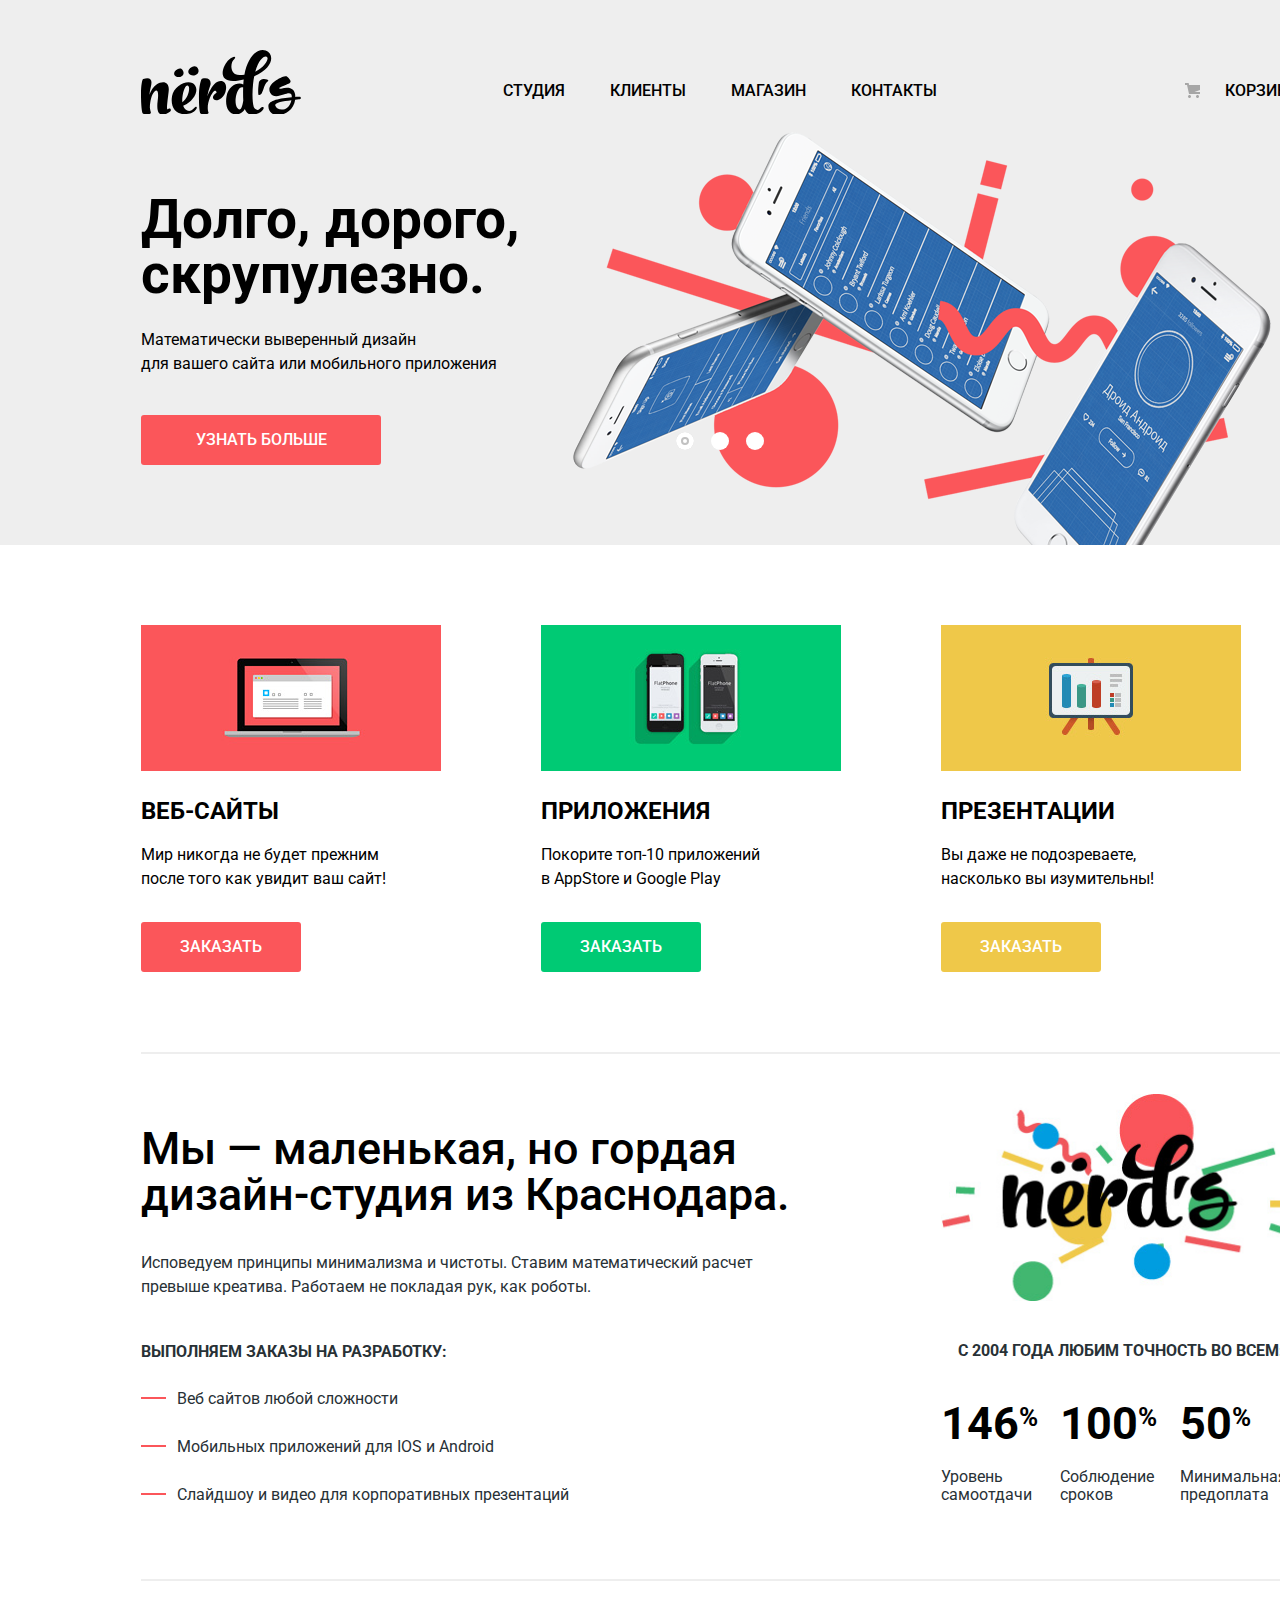
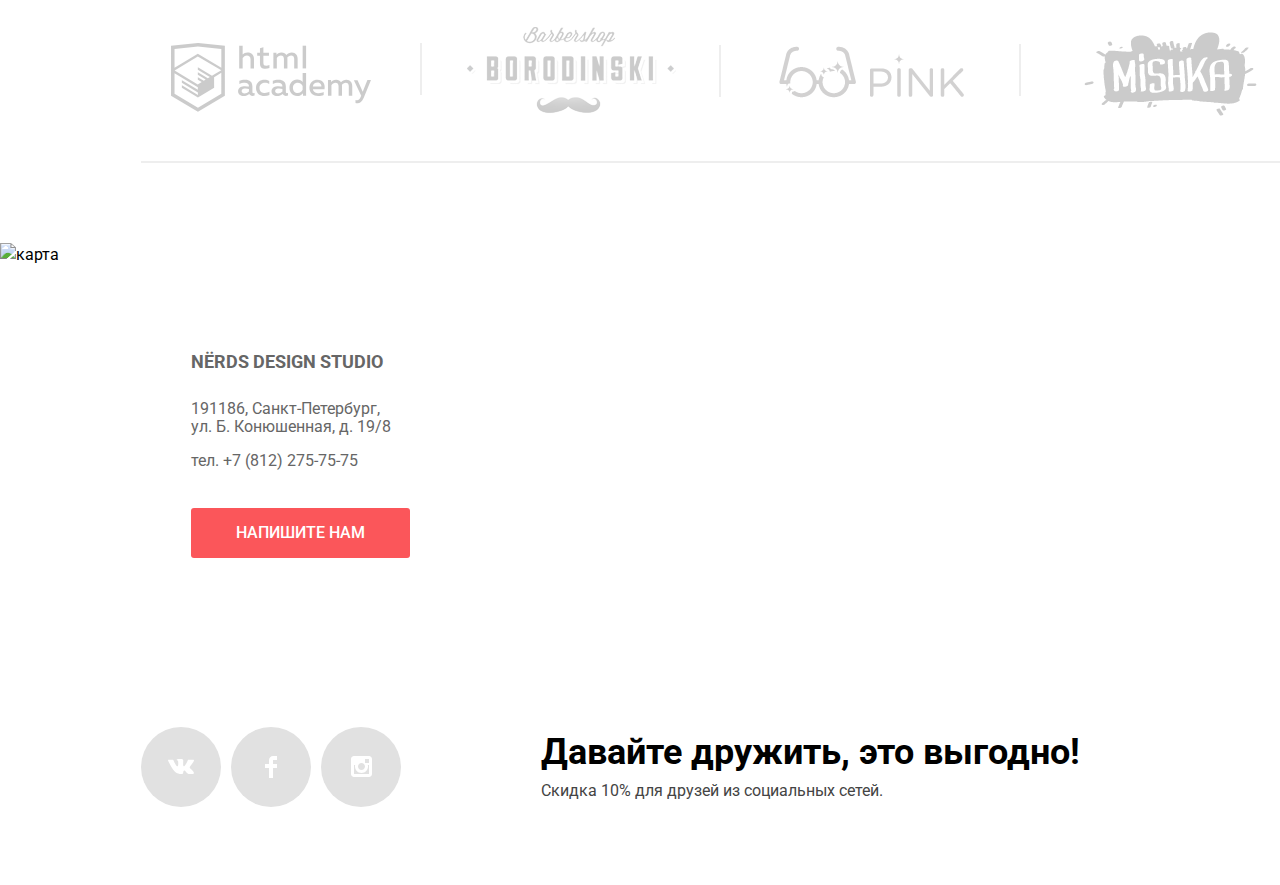
==== commit 8cadb7ad: "вставил JS" ====
--- a/index.html
+++ b/index.html
@@ -70,19 +70,19 @@
 
         <ul class="services-container">
           <li>
-            <img src="img/illustration-1-1.png" width="300" height="146">
+            <img src="img/illustration-1-1.png" width="300" height="146" alt="веб-сайты">
             <h3>веб-сайты</h3>
             <p>Мир никогда не будет прежним <br> после того как увидит ваш сайт!</p>
             <a class="button button-web button-services" href="catalog.html">Заказать</a>
           </li>
           <li>
-            <img src="img/illustration-2-1.png" width="300" height="146">
+            <img src="img/illustration-2-1.png" width="300" height="146" alt="приложения">
             <h3>приложения</h3>
             <p>Покорите топ-10 приложений<br> в AppStore и Google Play</p>
             <a class="button button-app button-services" href="#">Заказать</a>
           </li>
           <li>
-            <img src="img/illustration-3-1.png" width="300" height="146">
+            <img src="img/illustration-3-1.png" width="300" height="146" alt="презентации">
             <h3>презентации</h3>
             <p>Вы даже не подозреваете, <br> насколько вы изумительны!</p>
             <a class="button button-pres button-services" href="#">Заказать</a>
@@ -117,7 +117,7 @@
           </ul>
         </section>
         <section class="benefits">
-          <img src="img/nerds-illustration.png" width="360" height="208">
+          <img src="img/nerds-illustration.png" width="360" height="208" aria-hidden="true">
           <p class="benefits-header">С 2004 года любим точность во всем:</p>
           <ul class="benefits-list">
             <li>
@@ -142,7 +142,7 @@
         <ul class="partners-container">
           <li>
             <a href="https://htmlacademy.ru/intensive/htmlcss">
-              <img src="img/logo-1-2.svg" width="199" height="67.82" alt="html-academy">
+              <img src="img/logo-1-2.svg" width="200" height="68" alt="html-academy">
             </a>
           </li>
           <li>
@@ -150,7 +150,7 @@
             </a>
           </li>
           <li>
-            <a href=""> <img src="img/logo-3-2.png" width="185" height="52" alt="сайт pink">
+            <a href=""><img src="img/logo-3-2.png" width="185" height="52" alt="сайт pink">
             </a>
           </li>
           <li>
@@ -200,21 +200,21 @@
     </section>
 
   </footer>
-  <section class="modal reply-form">
+  <section class="modal">
     <h2 class="modal-header">Напишите нам</h2>
     <button class="modal-close" type="button" class="modal-close" aria-label="закрыть"></button>
-    <form class="login-form" action="https://echo.htmlacademy.ru" method="post">
+    <form class="reply-form" action="https://echo.htmlacademy.ru" method="post">
       <p class="user-name"><label for="reply-name">Ваше имя:</label>
-        <input id="reply-name" type="text" name="name" placeholder="Имя Фамилия" required></p>
+        <input class="reply-name" id="reply-name" type="text" name="name" placeholder="Имя Фамилия"></p>
       <p class="user-email"><label for="reply-email">Ваш email:</label>
-        <input id="reply-email" type="email" name="email" placeholder="email@example.com" required></p>
+        <input class="reply-email" id="reply-email" type="email" name="email" placeholder="email@example.com"></p>
       <p class="user-message"><label for="reply-message">Текст письма:</label>
         <textarea id="reply-message" rows="4" name="message" placeholder="В свободной форме"></textarea></p>
       <button class="button button-web modal-button" type="submit">Отправить</button>
     </form>
   </section>
 
-
+  <script src="js/modal.js"></script>
 </body>
 
 </html>
--- a/css/style.css
+++ b/css/style.css
@@ -84,11 +84,11 @@
 }
 
 .page-body {
+
+  display: grid;
+  grid-template-rows: min-content 1fr min-content;
+  align-content: start;
   min-height: 100%;
-  display: grid;
-  grid-template-rows:
-    min-content 1fr min-content;
-  align-content: start;
 }
 
 .container {
@@ -173,14 +173,14 @@
 }
 
 .cart {
+  position: relative;
   display: block;
   width: min-content;
-  position: relative;
   margin: 0;
   margin-left: auto;
   margin-top: auto;
-  padding: 0;
   margin-bottom: 8px;
+  padding: 0;
   list-style: none;
 }
 
@@ -239,8 +239,8 @@
   left: 555px;
   z-index: 1;
   display: flex;
+  justify-content: space-between;
   width: 88px;
-  justify-content: space-between;
 }
 
 .slider-controls button {
@@ -262,7 +262,6 @@
 
   padding: 0;
   margin: 0;
-
   list-style: none;
 }
 
@@ -338,18 +337,16 @@
 }
 
 .services li {
+  margin: 0;
+  padding: 0;
   list-style: none;
-  margin: 0;
-
-  padding: 0;
 }
 
 .info-container {
+  display: grid;
+  grid-template-columns: 2fr 1fr;
   margin-top: 40px;
   margin-bottom: 43px;
-  display: grid;
-  grid-template-columns: 2fr 1fr;
-
 }
 
 .info {
@@ -387,12 +384,11 @@
 .info li::before {
   content: "";
   position: absolute;
+  top: 10px;
+  left: -32px;
   width: 25px;
   height: 2px;
-  top: 10px;
-  left: -32px;
   background-color: var(--light-pink);
-
 }
 
 /* benefits */
@@ -454,15 +450,9 @@
 .partners-container {
   display: grid;
   grid-template-columns: 1fr 1fr 1fr 1fr;
-
-
-  /* outline: 1px solid rgb(248, 5, 5);
-  outline-offset: -1px; */
-
-  margin: 0;
-  padding: 0;
-
   height: 180px;
+  margin: 0;
+  padding: 0;
   border-top: 2px solid var(--light-grey);
   border-bottom: 2px solid var(--light-grey);
 
@@ -471,17 +461,12 @@
 .partners li {
   position: relative;
   align-self: center;
-
-
-  margin: 0;
-  padding: 0;
   justify-self: end;
+  margin: 0;
+  padding: 0;
   list-style: none;
-
-
   /* outline: 1px solid rgba(0, 255, 255, 1);
   outline-offset: -1px; */
-
 }
 
 .partners li:nth-child(1) {
@@ -512,7 +497,6 @@
   right: -51px;
   width: 2px;
   height: 52px;
-
   background-color: var(--light-grey);
 }
 
@@ -523,7 +507,6 @@
   right: -45px;
   width: 2px;
   height: 52px;
-
   background-color: var(--light-grey);
 }
 
@@ -534,7 +517,6 @@
   right: -57px;
   width: 2px;
   height: 52px;
-
   background-color: var(--light-grey);
 }
 
@@ -553,8 +535,8 @@
 }
 
 .catalog-top {
+  height: 242px;
   margin-bottom: 54px;
-  height: 242px;
   background-color: var(--light-grey);
 }
 
@@ -564,9 +546,7 @@
   font-size: 55px;
   font-weight: 500;
   line-height: 55px;
-
   text-align: center;
-
 }
 
 
@@ -587,8 +567,9 @@
 .filter ul {
   padding: 0;
   margin: 0;
+  line-height: 19px;
   list-style: none;
-  line-height: 19px;
+
 }
 
 .filter legend {
@@ -631,7 +612,7 @@
 
 .range-controls .scale {
   height: 2px;
-  background: #d7dcde;
+  background: var(--range-special-scale);
 }
 
 .range-controls .bar {
@@ -647,8 +628,8 @@
   width: 4px;
   height: 4px;
   padding: 0;
+  background-color: var(--range-special-toggle);
   border: 8px solid var(--bg-white);
-  background-color: var(--range-special-toggle);
   border-radius: 50%;
   box-shadow: 0 2px 1px 0 var(--range-special-shadow);
   cursor: pointer;
@@ -669,8 +650,8 @@
 
 .price-controls label {
   text-transform: uppercase;
+  font-size: 16px;
   color: var(--light-black);
-  font-size: 16px;
 }
 
 .price-controls input {
@@ -702,10 +683,9 @@
 }
 
 .filter-grid label {
+  position: relative;
   padding-left: 36px;
   color: var(--light-black);
-  position: relative;
-
 }
 
 .input-grid {
@@ -722,8 +702,8 @@
   box-sizing: border-box;
   width: 25px;
   height: 25px;
+  border: 4px solid var(--dark-grey);
   border-radius: 50%;
-  border: 4px solid var(--dark-grey);
   background-color: transparent;
   opacity: 0.4;
 }
@@ -748,8 +728,8 @@
 
 /* FEATURES FILTER */
 .input-feature {
+  position: absolute;
   appearance: none;
-  position: absolute;
 }
 
 
@@ -848,13 +828,13 @@
 }
 
 .sort-container a {
-  /* display: inline-block; */
   font-size: 14px;
   line-height: 18px;
   font-weight: 400;
+  text-transform: uppercase;
   color: var(--basic-black);
   opacity: 0.3;
-  text-transform: uppercase;
+
 }
 
 .sort-container a:hover {
@@ -921,11 +901,10 @@
 .store-item {
   position: relative;
   box-sizing: border-box;
-  border-radius: 5px;
   width: 360px;
   height: 620px;
+  border-radius: 5px;
   list-style: none;
-
 }
 
 .store-item:hover {
@@ -937,18 +916,18 @@
   width: 360px;
   height: 580px;
   margin-top: 40px;
+  background-color: var(--bg-white);
+  border: 1px solid var(--catalog-border-special);
   border-radius: 0 0 5px 5px;
-  border: 1px solid var(--catalog-border-special);
-  background-color: var(--bg-white);
 }
 
 .store-item::before {
   content: "";
   position: absolute;
+  top: 0px;
+  left: 0px;
   width: 360px;
   height: 40px;
-  top: 0px;
-  left: 0px;
   background-image: url(../img/browser.svg);
   opacity: 0.12;
 }
@@ -978,20 +957,19 @@
 }
 
 .store-item-description {
+  position: absolute;
   display: none;
-  position: absolute;
   bottom: 0;
   left: 0;
   box-sizing: border-box;
   width: 360px;
   height: 231px;
-  border-radius: 0 0 5px 5px;
   padding-left: 52px;
   padding-right: 53px;
   padding-top: 11px;
+  text-align: center;
   background-color: var(--light-grey);
-  text-align: center;
-
+  border-radius: 0 0 5px 5px;
 }
 
 .store-item-description h3 {
@@ -1023,7 +1001,7 @@
   font-size: 16px;
   line-height: 18px;
   font-weight: 400;
-  color: #666666;
+  color: var(--mid-grey);
 }
 
 /* STORE-PAGES */
@@ -1031,7 +1009,6 @@
   display: flex;
   justify-content: flex-start;
   flex-wrap: wrap;
-  list-style: none;
   margin: 0;
   margin-bottom: 7px;
   padding: 0;
@@ -1039,6 +1016,7 @@
   line-height: 18px;
   font-weight: 500;
   text-transform: uppercase;
+  list-style: none;
 }
 
 .store-pages li:not(:last-child) {
@@ -1058,9 +1036,9 @@
 
 .map-properties {
   display: block;
+  height: 416px;
   margin-left: auto;
   margin-right: auto;
-  height: 416px;
 }
 
 .contacts {
@@ -1087,12 +1065,10 @@
   padding-top: 50px;
   padding-left: 50px;
   padding-right: 39px;
-
-  background-color: var(--bg-white);
-
   font-size: 16px;
   line-height: 18px;
   color: var(--mid-grey);
+  background-color: var(--bg-white);
 }
 
 .contacts-phone {
@@ -1110,9 +1086,9 @@
   display: flex;
   align-items: center;
   justify-content: flex-start;
+  margin: 0;
+  padding: 0;
   list-style: none;
-  margin: 0;
-  padding: 0;
 }
 
 .social-1 li {
@@ -1135,21 +1111,20 @@
 
 .social p {
   margin: 0;
-  color: var(--mid-dark-grey);
   font-size: 16px;
   line-height: 22px;
-
+  color: var(--mid-dark-grey);
 }
 
 /* MODAL */
 .modal {
+  position: fixed;
   display: none;
-  position: fixed;
-  z-index: 2;
   top: 0;
   right: 0;
   bottom: 0;
   left: 0;
+  z-index: 2;
   box-sizing: border-box;
   width: 960px;
   height: 590px;
@@ -1162,6 +1137,9 @@
   background-color: var(--bg-white);
   box-shadow: 0px 20px 40px var(--modal-shadow);
 }
+.modal-show {
+  display: block;
+}
 
 .modal-close {
   position: absolute;
@@ -1209,7 +1187,7 @@
   font-weight: 700;
 }
 
-.login-form {
+.reply-form {
   display: grid;
   grid-template-columns: 1fr 1fr;
   column-gap: 40px;
@@ -1222,25 +1200,25 @@
   justify-self: stretch;
 }
 
-.login-form p {
+.reply-form p {
   display: flex;
   flex-direction: column;
   margin-bottom: 17px;
 }
 
-.login-form label {
+.reply-form label {
   margin-bottom: 9px;
   font-weight: 700;
 }
 
-.login-form input {
+.reply-form input {
   height: 50px;
   width: 360px;
   padding-left: 16px;
   color: var(--mid-dark-grey);
 }
 
-.login-form textarea {
+.reply-form textarea {
   resize: none;
   height: 118px;
   margin-bottom: 30px;
@@ -1249,42 +1227,43 @@
 
 }
 
-.login-form input,
-.login-form textarea {
+.reply-form input,
+.reply-form textarea {
+  box-sizing: border-box;
   border: 2px solid var(--input-border);
-  box-sizing: border-box;
   border-radius: 3px;
   opacity: 0.5;
 }
 
-.login-form input:hover,
-.login-form textarea:hover {
+.reply-form input:hover,
+.reply-form textarea:hover {
   border: 2px solid var(--input-border-special);
   /* text-shadow: 0px 4px 4px var(--input-shadow); */
 }
 
-.login-form input:focus:invalid,
-:-moz-ui-invalid {
+.reply-form .reply-error,
+.reply-form .reply-error:hover,
+.reply-form .reply-error:focus {
+  color: var(--dark-pink);
   border-color: var(--dark-pink);
-  color: var(--dark-pink);
 }
 
 
 
 /*buttons*/
 .slider-button {
-  margin-top: 39px;
   width: 240px;
   height: 50px;
+  margin-top: 39px;
 }
 
 .button {
   display: flex;
+  justify-content: center;
+  align-items: center;
   font-size: 16px;
   line-height: 18px;
   font-weight: 500;
-  justify-content: center;
-  align-items: center;
   text-transform: uppercase;
   color: var(--bg-white);
   border: none;
@@ -1293,8 +1272,8 @@
 }
 
 .button:active {
+  color: var(--bg-white-opacity);
   box-shadow: inset 0 3px 0 var(--button-shadow);
-  color: var(--bg-white-opacity);
 }
 
 
@@ -1350,11 +1329,14 @@
 
 /* STORE-ITEM-BUTTON */
 .store-item-button {
+  position: absolute;
+  left: 80px;
+  bottom: 44px;
   width: 200px;
   height: 50px;
 
-  margin: 0 auto;
-  margin-top: 33px;
+  /* margin: 0 auto;
+  margin-top: 33px; */
 }
 
 .store-item-button:active {
@@ -1401,9 +1383,8 @@
   justify-content: center;
   width: 80px;
   height: 80px;
+  background-color: var(--icon-color);
   border-radius: 50%;
-
-  background-color: var(--icon-color);
 }
 
 .social-button:hover {
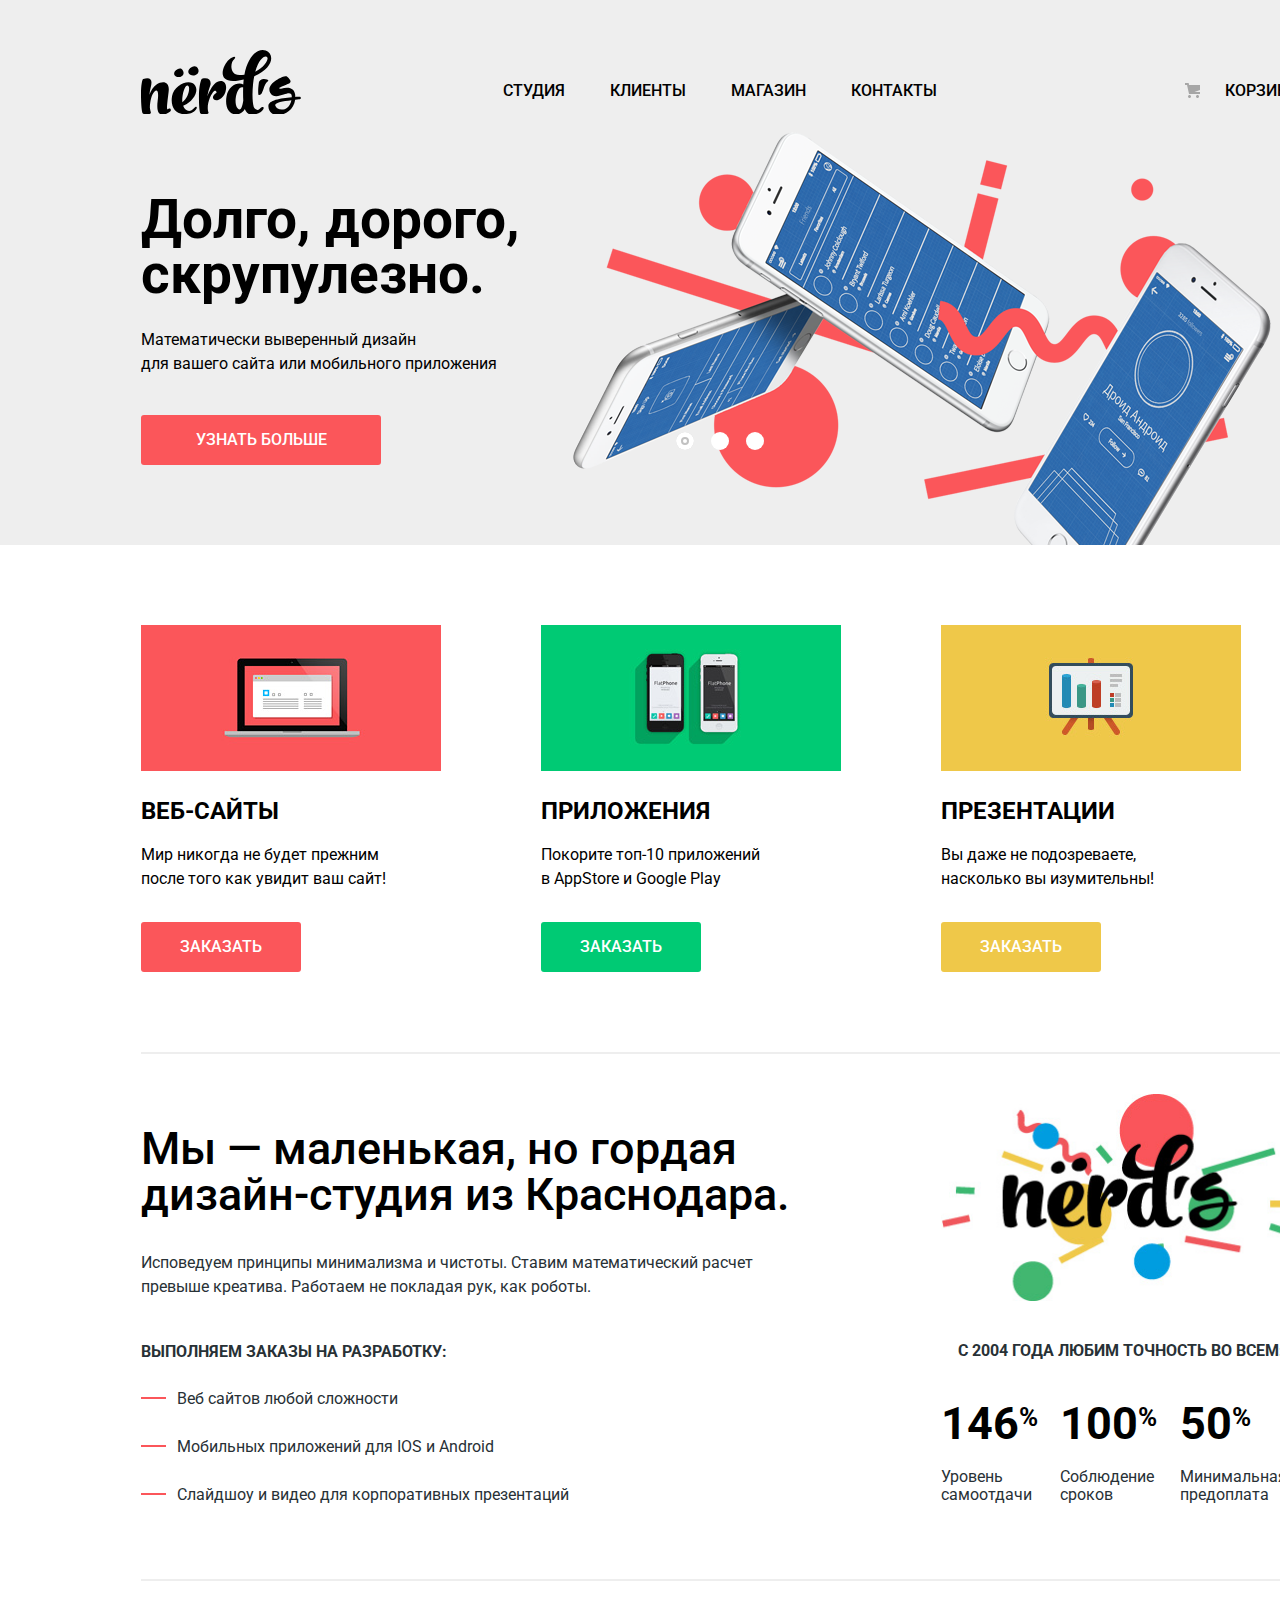
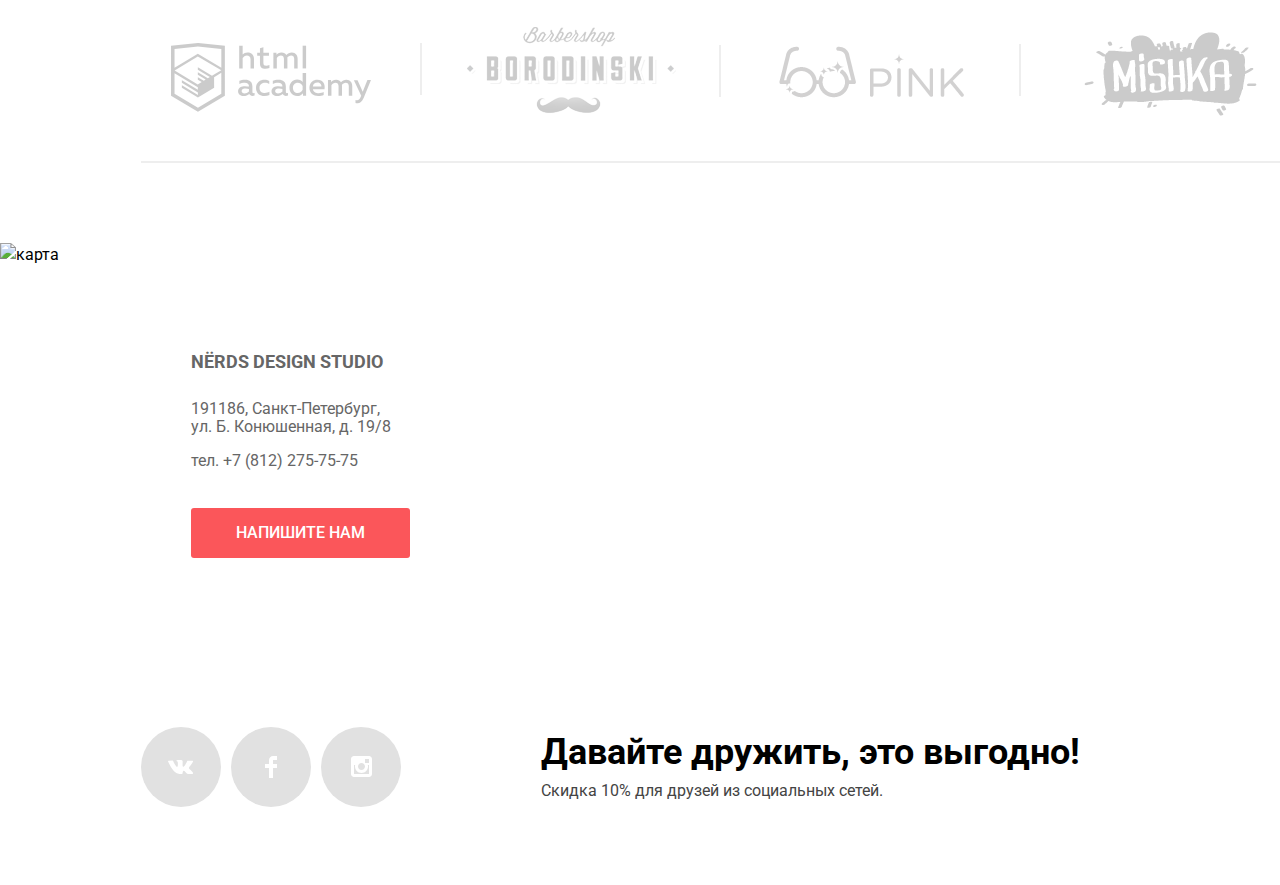
==== commit 127c9a22: "правки" ====
--- a/index.html
+++ b/index.html
@@ -51,7 +51,7 @@
             <a class="button slider-button button-web">узнать больше</a>
           </li>
           <li class="slider-item-3 slide">
-            <h2>Только ночь, только хардкор</h2>
+            <h2>Только ночь,<br> только хардкор</h2>
             <p>Работать днем как все? Мы против этого.<br> Ближе к полуночи работа только начинается</p>
             <a class="button slider-button button-web">узнать больше</a>
           </li>
@@ -117,7 +117,7 @@
           </ul>
         </section>
         <section class="benefits">
-          <img src="img/nerds-illustration.png" width="360" height="208" aria-hidden="true">
+          <img src="img/nerds-illustration.png" width="360" height="208" alt="логотип Nerds">
           <p class="benefits-header">С 2004 года любим точность во всем:</p>
           <ul class="benefits-list">
             <li>
@@ -166,6 +166,7 @@
   <footer class="main-footer">
 
     <section class="map">
+      <h2 class="visually-hidden">Карта с адресом студии</h2>
       <img class="map-properties" src="img/map.png" width="1440" height="416" alt="карта">
     </section>
 
@@ -183,13 +184,13 @@
 
       <ul class="social-1">
         <li>
-          <a class="social-button" href=""><img src="img/vk-icon.svg" alt="Вконтакте"></a>
+          <a class="social-button" href=""><img src="img/vk-icon.svg" width="26" height="15" alt="Вконтакте"></a>
         </li>
         <li>
-          <a class="social-button" href="#"><img src="img/fb-icon.svg" alt="Фейсбук"></a>
+          <a class="social-button" href="#"><img src="img/fb-icon.svg" width="12" height="22" alt="Фейсбук"></a>
         </li>
         <li>
-          <a class="social-button" href="#"><img src="img/insta-icon.svg" alt="Инстаграм"></a>
+          <a class="social-button" href="#"><img src="img/insta-icon.svg" width="21" height="21" alt="Инстаграм"></a>
         </li>
       </ul>
       <div class="social-2">
@@ -202,7 +203,7 @@
   </footer>
   <section class="modal">
     <h2 class="modal-header">Напишите нам</h2>
-    <button class="modal-close" type="button" class="modal-close" aria-label="закрыть"></button>
+    <button class="modal-close" type="button" aria-label="закрыть"></button>
     <form class="reply-form" action="https://echo.htmlacademy.ru" method="post">
       <p class="user-name"><label for="reply-name">Ваше имя:</label>
         <input class="reply-name" id="reply-name" type="text" name="name" placeholder="Имя Фамилия"></p>
@@ -215,6 +216,7 @@
   </section>
 
   <script src="js/modal.js"></script>
+  <script src="js/slider.js"></script>
 </body>
 
 </html>
--- a/css/style.css
+++ b/css/style.css
@@ -865,6 +865,7 @@
 
 .sort-descending {
   display: inline-block;
+  vertical-align: baseline;
   width: 11px;
   height: 10px;
   background-image: url(../img/icon-down-dir.svg);
@@ -1139,6 +1140,7 @@
 }
 .modal-show {
   display: block;
+  animation: bounce 0.6s;
 }
 
 .modal-close {
@@ -1403,3 +1405,20 @@
   width: 259px;
   height: 50px;
 }
+@keyframes bounce {
+  0% {
+    transform: translateY(-2000px);
+  }
+
+  70% {
+    transform: translateY(30px);
+  }
+
+  90% {
+    transform: translateY(-10px);
+  }
+
+  100% {
+    transform: translateY(0);
+  }
+}
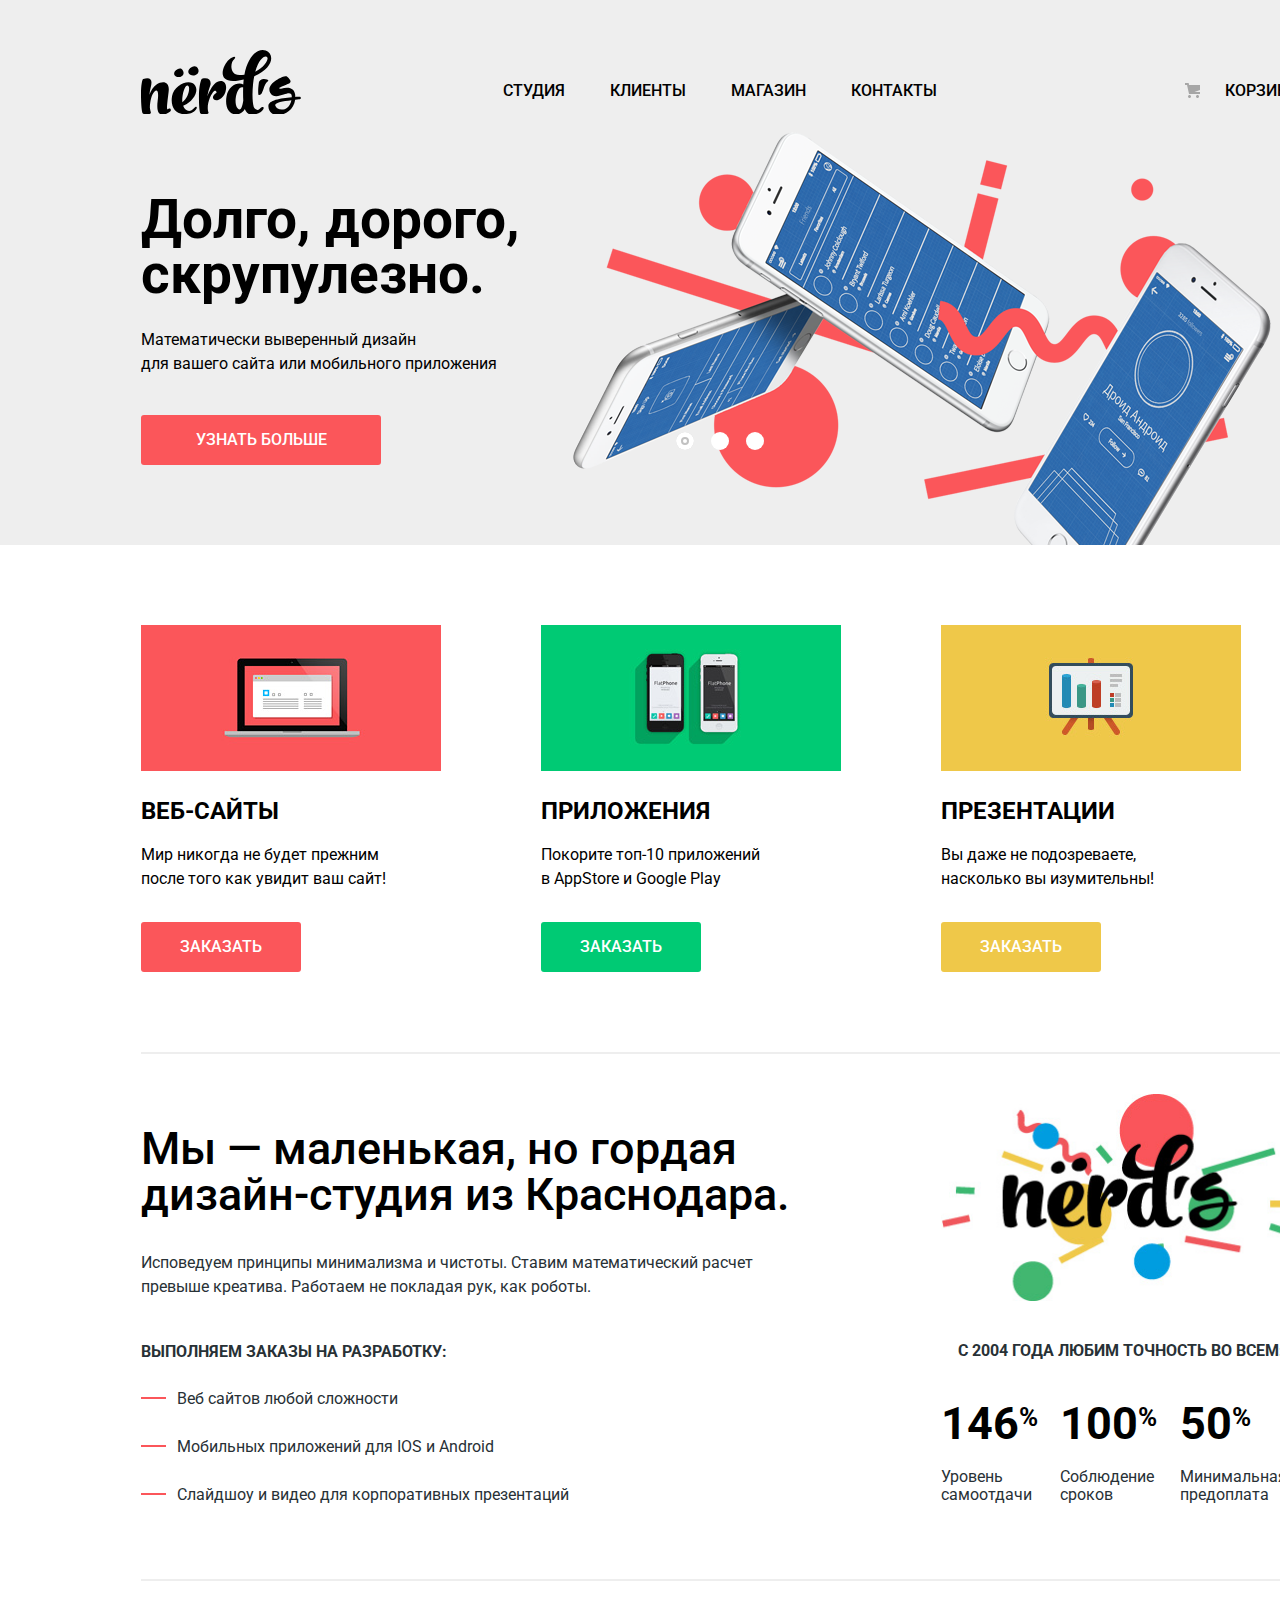
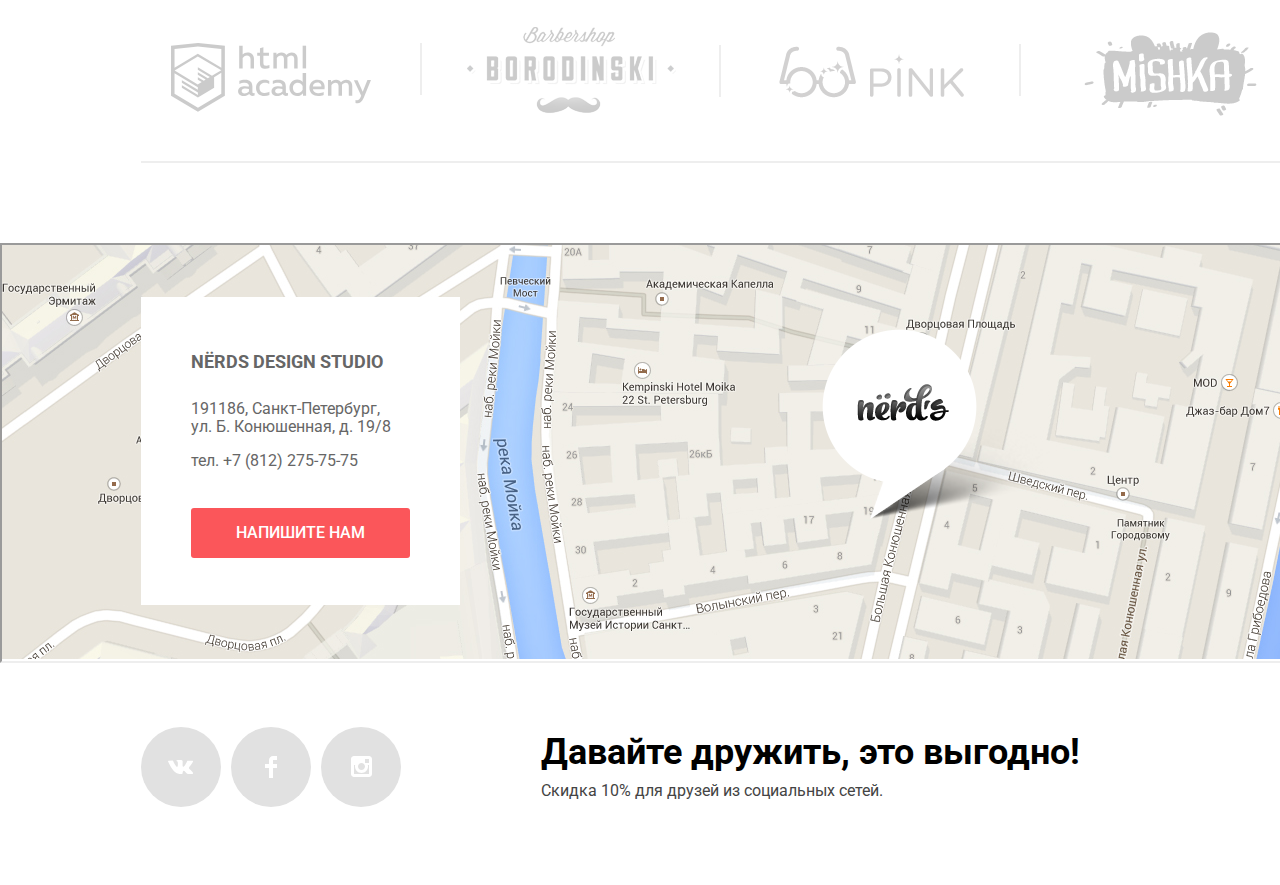
==== commit 5db9565c: "финальные правки" ====
--- a/index.html
+++ b/index.html
@@ -23,11 +23,9 @@
           <li><a href="catalog.html">Магазин</a></li>
           <li><a href="">Контакты</a></li>
         </ul>
-        <ul class="cart">
-          <li>
-            <a class="cart-link" href="">Корзина</a>
-          </li>
-        </ul>
+        <div class="cart">
+          <a class="cart-link" href="">Корзина</a>
+        </div>
       </nav>
     </div>
   </header>
@@ -141,7 +139,7 @@
         </h2>
         <ul class="partners-container">
           <li>
-            <a href="https://htmlacademy.ru/intensive/htmlcss">
+            <a href="https://htmlacademy.ru/intensive/htmlcss" target="_blank">
               <img src="img/logo-1-2.svg" width="200" height="68" alt="html-academy">
             </a>
           </li>
@@ -167,7 +165,8 @@
 
     <section class="map">
       <h2 class="visually-hidden">Карта с адресом студии</h2>
-      <img class="map-properties" src="img/map.png" width="1440" height="416" alt="карта">
+      <iframe src="https://www.google.com/maps/embed?pb=!1m18!1m12!1m3!1d1998.6037999040354!2d30.322010416394033!3d59.938716271971415!2m3!1f0!2f0!3f0!3m2!1i1024!2i768!4f13.1!3m3!1m2!1s0x4696310fca5ba729%3A0xea9c53d4493c879f!2sBolshaya+Konyushennaya+ul.%2C+19%2C+Sankt-Peterburg%2C+Russia%2C+191186!5e0!3m2!1sen!2s!4v1441888483426" width="1440" height="416" allowfullscreen title="Офис компании по адресу ул. Большая Конюшенная 19/8, Санкт-Петербург"></iframe>
+      <!-- <img class="map-properties" src="img/map.png" width="1440" height="416" alt="карта"> -->
     </section>
 
     <section class="contacts container">
@@ -176,7 +175,7 @@
         <p>191186, Санкт-Петербург,<br> ул. Б. Конюшенная, д. 19/8</p>
         <p> тел. <a class="contacts-phone" href="tel:+78122757575">+7 (812) 275-75-75</a></p>
 
-        <a class="button button-web button-contacts">Напишите нам</a>
+        <a class="button button-web button-contacts" href="writeus.html" target="_blank">Напишите нам</a>
       </div>
     </section>
 
@@ -205,12 +204,18 @@
     <h2 class="modal-header">Напишите нам</h2>
     <button class="modal-close" type="button" aria-label="закрыть"></button>
     <form class="reply-form" action="https://echo.htmlacademy.ru" method="post">
-      <p class="user-name"><label for="reply-name">Ваше имя:</label>
-        <input class="reply-name" id="reply-name" type="text" name="name" placeholder="Имя Фамилия"></p>
-      <p class="user-email"><label for="reply-email">Ваш email:</label>
-        <input class="reply-email" id="reply-email" type="email" name="email" placeholder="email@example.com"></p>
-      <p class="user-message"><label for="reply-message">Текст письма:</label>
-        <textarea id="reply-message" rows="4" name="message" placeholder="В свободной форме"></textarea></p>
+      <div class="user-name">
+        <label for="reply-name">Ваше имя:</label>
+        <input class="reply-name" id="reply-name" type="text" name="name" placeholder="Имя Фамилия">
+      </div>
+      <div class="user-email">
+        <label for="reply-email">Ваш email:</label>
+        <input class="reply-email" id="reply-email" type="email" name="email" placeholder="email@example.com">
+      </div>
+      <div class="user-message">
+        <label for="reply-message">Текст письма:</label>
+        <textarea id="reply-message" rows="4" name="message" placeholder="В свободной форме"></textarea>
+      </div>
       <button class="button button-web modal-button" type="submit">Отправить</button>
     </form>
   </section>
--- a/css/style.css
+++ b/css/style.css
@@ -1,1424 +1 @@
-:root {
-  --light-grey: #eeeeee;
-  --mid-grey: #666666;
-  --mid-dark-grey: #444444;
-  --dark-grey: #4d4d4d;
-  --border-grey: #DBDBDB;
-  --store-page-grey: #dfdfdf;
-  --store-page-active-grey: #d5d5d5;
-
-  --light-pink: #fb565a;
-  --dark-pink: #e74246;
-  --very-dark-pink: #d7373b;
-
-  --light-green: #00ca74;
-  --dark-green: #00bc6c;
-  --very-dark-green: #00aa62;
-
-  --light-yellow: #efc849;
-  --dark-yellow: #eab534;
-  --very-dark-yellow: #e5a722;
-
-  --bg-white: #ffffff;
-  --bg-white-opacity: rgba(255, 255, 255, 0.3);
-  --icon-color: #e1e1e1;
-  --slider-shadow: #c1c1c1;
-
-  --basic-black: #000000;
-  --light-black: #283136;
-  --button-shadow: rgba(0, 1, 1, 0.1);
-  --catalog-border-special: rgba(0, 0, 0, 0.1);
-
-
-  --range-special-scale: #d7dcde;
-  --range-special-toggle: #ababab;
-  --range-special-shadow: rgba(0, 0, 0, 0.15);
-  --range-special-color: #283136;
-
-  --modal-shadow: rgba(0, 0, 0, 0.4);
-  --input-shadow: rgba(0, 0, 0, 0.25);
-  --input-border: #D7DCDE;
-  --input-border-special: #B4B9BB;
-}
-
-body {
-  min-width: 1200px;
-  padding: 0;
-  margin: 0;
-
-  font-family: "Roboto", "Open sans", sans-serif;
-  font-size: 16px;
-  line-height: 24px;
-  font-weight: 400;
-
-  color: var(--basic-black);
-  background-color: var(--bg-white);
-
-}
-
-a {
-  text-decoration: none;
-}
-
-img {
-  max-width: 100%;
-  height: auto;
-}
-
-.visually-hidden {
-  position: absolute;
-  width: 1px;
-  height: 1px;
-  margin: -1px;
-  border: 0;
-  padding: 0;
-  white-space: nowrap;
-  clip-path: inset(100%);
-  clip: rect(0 0 0 0);
-  overflow: hidden;
-}
-
-/* Grid */
-.page {
-  height: 100%;
-}
-
-.page-body {
-
-  display: grid;
-  grid-template-rows: min-content 1fr min-content;
-  align-content: start;
-  min-height: 100%;
-}
-
-.container {
-  width: 1158px;
-  margin: 0 auto;
-  padding: 0 20px;
-  /* outline: 5px solid rgba(94, 9, 9, 0.3);
-  outline-offset: -5px; */
-}
-
-/*header*/
-.main-header {
-  display: grid;
-  grid-template-columns: min-content 1fr;
-  height: 114px;
-}
-
-.main-logo {
-  width: 160px;
-  height: 65px;
-  margin-top: auto;
-
-}
-
-.main-logo:active {
-  opacity: 0.3;
-}
-
-.header,
-.description {
-  background-color: var(--light-grey);
-}
-
-.nav {
-
-  display: flex;
-  font-size: 16px;
-  line-height: 30px;
-  font-weight: 500;
-  text-transform: uppercase;
-  color: var(--basic-black);
-
-  /* outline: 5px solid rgba(200, 255, 0, 0.3);
-  outline-offset: -5px; */
-}
-
-.nav a {
-  color: var(--basic-black);
-}
-
-.nav a:hover {
-  color: var(--light-pink);
-}
-
-.nav a:active {
-  color: var(--basic-black);
-  opacity: 0.3;
-}
-
-.nav-list {
-  display: flex;
-  justify-content: flex-start;
-  flex-wrap: wrap;
-  width: 100%;
-  margin: 0;
-  margin-left: 202px;
-  margin-top: auto;
-  margin-bottom: 8px;
-  padding: 0;
-
-  list-style: none;
-
-  /* outline: 5px solid rgba(0, 255, 255, 0.3);
-  outline-offset: -5px; */
-
-}
-
-.nav li {
-  position: relative;
-  margin-left: 0;
-  padding: 0;
-}
-
-.cart {
-  position: relative;
-  display: block;
-  width: min-content;
-  margin: 0;
-  margin-left: auto;
-  margin-top: auto;
-  margin-bottom: 8px;
-  padding: 0;
-  list-style: none;
-}
-
-.cart::before {
-  content: "";
-  position: absolute;
-  left: 0px;
-  top: 7px;
-  width: 15px;
-  height: 15px;
-  background-image: url(../img/cart-icon.svg);
-  background-repeat: no-repeat;
-}
-
-.cart-link {
-  padding-left: 40px;
-}
-
-.nav li:not(:last-child) {
-  margin-right: 45px;
-}
-
-.current-page::after {
-  content: "";
-  position: absolute;
-  bottom: -14px;
-  left: 0;
-  width: 100%;
-  height: 2px;
-  background-color: var(--light-pink);
-}
-
-/* SLIDER */
-.slide {
-  display: none;
-}
-
-.slide-current {
-  display: block;
-}
-
-.slider {
-  /* position: relative; */
-  margin: 0;
-  padding: 0;
-  background-color: var(--light-grey);
-}
-
-.sld {
-  position: relative;
-}
-
-.slider-controls {
-  position: absolute;
-  bottom: 95px;
-  left: 555px;
-  z-index: 1;
-  display: flex;
-  justify-content: space-between;
-  width: 88px;
-}
-
-.slider-controls button {
-  padding: 0;
-  width: 18px;
-  height: 18px;
-  background-color: var(--bg-white);
-  border: none;
-  border-radius: 50%;
-  cursor: pointer;
-}
-
-.slider-controls .current {
-  box-shadow: inset 0 0 0 5px var(--bg-white),
-    inset 0 0 0 7px var(--slider-shadow);
-}
-
-.slider-list {
-
-  padding: 0;
-  margin: 0;
-  list-style: none;
-}
-
-/* SLIDER-title */
-.slider h2 {
-  margin: 0;
-  padding: 0;
-  padding-top: 78px;
-  padding-bottom: 10px;
-  font-size: 55px;
-  line-height: 55px;
-
-}
-
-.slider-item-1 {
-  height: 431px;
-  background-image: url(../img/nerds-index-slide1.png);
-  background-position: top right;
-  background-repeat: no-repeat;
-}
-
-.slider-item-2 {
-  height: 431px;
-  background-image: url(../img/nerds-index-slide2.png);
-  background-position: top right;
-  background-repeat: no-repeat;
-}
-
-.slider-item-3 {
-  height: 431px;
-  background-image: url(../img/nerds-index-slide3.png);
-  background-position: top right;
-  background-repeat: no-repeat;
-}
-
-/* services */
-.services {
-  margin-top: 80px;
-
-  padding-bottom: 80px;
-  border-bottom: 2px solid var(--light-grey);
-}
-
-.services-container {
-  display: grid;
-  grid-template-columns: 400px 400px auto;
-  justify-self: start;
-  margin: 0;
-  padding: 0;
-}
-
-.services-container img {
-  width: 300px;
-  height: 146px;
-  margin: 0;
-  background-color: var(--bg-white);
-  object-fit: contain;
-}
-
-.services a {
-  font-size: 16px;
-  line-height: 18px;
-  color: var(--bg-white);
-}
-
-.services h3 {
-  margin-top: 18px;
-  margin-bottom: 17px;
-  font-size: 24px;
-  line-height: 30px;
-  font-weight: bold;
-  text-transform: uppercase;
-}
-
-.services li {
-  margin: 0;
-  padding: 0;
-  list-style: none;
-}
-
-.info-container {
-  display: grid;
-  grid-template-columns: 2fr 1fr;
-  margin-top: 40px;
-  margin-bottom: 43px;
-}
-
-.info {
-  color: var(--light-black);
-}
-
-.info h3 {
-  margin-top: 32px;
-  margin-bottom: 33px;
-  font-size: 45px;
-  line-height: 46px;
-  font-weight: 500;
-  color: var(--basic-black);
-}
-
-.info ul {
-  padding-left: 32px;
-  list-style: none;
-}
-
-.list-header {
-  margin-top: 41px;
-  margin-bottom: 23px;
-  font-weight: bold;
-  text-transform: uppercase;
-
-}
-
-.info li {
-  position: relative;
-  margin-bottom: 24px;
-  padding-left: 4px;
-}
-
-.info li::before {
-  content: "";
-  position: absolute;
-  top: 10px;
-  left: -32px;
-  width: 25px;
-  height: 2px;
-  background-color: var(--light-pink);
-}
-
-/* benefits */
-.benefits {
-  margin-left: 28px;
-}
-
-.benefits-list {
-  display: grid;
-  grid-template-columns: 1fr 1fr 1fr;
-}
-
-.benefits-header {
-  margin-top: 31px;
-  margin-left: 17px;
-  font-weight: bold;
-  text-transform: uppercase;
-}
-
-.benefits-list {
-  margin-top: 29px;
-  padding: 0;
-}
-
-.benefits li {
-  margin: 0;
-  list-style: none;
-}
-
-.benefits p {
-
-  color: var(--light-black);
-}
-
-.benefits-list p {
-  margin-top: 12px;
-  line-height: 18px;
-}
-
-.benefits h4 {
-  margin: 0;
-  font-size: 45px;
-  line-height: 64px;
-}
-
-.percent {
-  font-size: 26px;
-  line-height: 40px;
-  vertical-align: text-top;
-}
-
-/* partners */
-
-.partners {
-  margin: 0;
-  margin-bottom: 80px;
-}
-
-.partners-container {
-  display: grid;
-  grid-template-columns: 1fr 1fr 1fr 1fr;
-  height: 180px;
-  margin: 0;
-  padding: 0;
-  border-top: 2px solid var(--light-grey);
-  border-bottom: 2px solid var(--light-grey);
-
-}
-
-.partners li {
-  position: relative;
-  align-self: center;
-  justify-self: end;
-  margin: 0;
-  padding: 0;
-  list-style: none;
-  /* outline: 1px solid rgba(0, 255, 255, 1);
-  outline-offset: -1px; */
-}
-
-.partners li:nth-child(1) {
-  margin-top: 20px;
-  margin-right: 60px;
-
-}
-
-.partners li:nth-child(2) {
-  margin-top: 10px;
-  margin-right: 44px;
-}
-
-.partners li:nth-child(3) {
-  margin-top: 10px;
-  margin-right: 46px;
-}
-
-.partners li:nth-child(4) {
-  margin-top: 13px;
-  margin-right: 42px;
-}
-
-.partners li:nth-child(1)::after {
-  content: "";
-  position: absolute;
-  top: 0px;
-  right: -51px;
-  width: 2px;
-  height: 52px;
-  background-color: var(--light-grey);
-}
-
-.partners li:nth-child(2)::after {
-  content: "";
-  position: absolute;
-  top: 18px;
-  right: -45px;
-  width: 2px;
-  height: 52px;
-  background-color: var(--light-grey);
-}
-
-.partners li:nth-child(3)::after {
-  content: "";
-  position: absolute;
-  top: -2px;
-  right: -57px;
-  width: 2px;
-  height: 52px;
-  background-color: var(--light-grey);
-}
-
-
-
-.partners a {
-  opacity: 20%;
-}
-
-.partners a:hover {
-  opacity: 1;
-}
-
-.partners a:active {
-  opacity: 10%;
-}
-
-.catalog-top {
-  height: 242px;
-  margin-bottom: 54px;
-  background-color: var(--light-grey);
-}
-
-.catalog-top h1 {
-  margin: 0;
-  padding-top: 79px;
-  font-size: 55px;
-  font-weight: 500;
-  line-height: 55px;
-  text-align: center;
-}
-
-
-.main-catalog {
-  display: grid;
-  grid-template-columns: 1fr 2fr;
-  column-gap: 140px;
-  grid-template-rows: 78px 1fr;
-  /* outline: 5px solid rgba(0, 255, 255, 0.3);
-  outline-offset: -5px; */
-}
-
-.filters {
-  grid-row: 1/-1;
-  color: var(--light-black);
-}
-
-.filter ul {
-  padding: 0;
-  margin: 0;
-  line-height: 19px;
-  list-style: none;
-
-}
-
-.filter legend {
-  margin: 0;
-  padding: 0;
-  text-transform: uppercase;
-  font-size: 18px;
-  line-height: 30px;
-  font-weight: 700;
-  color: var(--basic-black);
-}
-
-.filter fieldset {
-  padding: 0;
-  margin: 0;
-
-  border: none;
-}
-
-/* RANGE */
-.filter .filter-cost {
-  margin-bottom: 55px;
-}
-
-.range-filter {
-  width: 260px;
-  margin-top: 48px;
-}
-
-.range-controls {
-  position: relative;
-  height: 41px;
-  margin-bottom: 14px;
-  padding-top: 39px;
-  padding-right: 20px;
-  padding-left: 20px;
-  background-color: var(--light-grey);
-  border-radius: 5px;
-}
-
-.range-controls .scale {
-  height: 2px;
-  background: var(--range-special-scale);
-}
-
-.range-controls .bar {
-  width: 70%;
-  height: 2px;
-  background: var(--light-green);
-}
-
-.range-controls .toggle {
-  position: absolute;
-  top: 31px;
-  left: 0;
-  width: 4px;
-  height: 4px;
-  padding: 0;
-  background-color: var(--range-special-toggle);
-  border: 8px solid var(--bg-white);
-  border-radius: 50%;
-  box-shadow: 0 2px 1px 0 var(--range-special-shadow);
-  cursor: pointer;
-}
-
-.range-controls .toggle-min {
-  left: 18px;
-}
-
-.range-controls .toggle-max {
-  left: 160px;
-}
-
-.price-controls {
-  display: flex;
-  justify-content: space-between;
-}
-
-.price-controls label {
-  text-transform: uppercase;
-  font-size: 16px;
-  color: var(--light-black);
-}
-
-.price-controls input {
-  width: 60px;
-  padding: 10px;
-  margin-left: 8px;
-  text-align: center;
-  color: inherit;
-  border: none;
-  border-radius: 5px;
-  background: var(--light-grey);
-
-}
-
-/* GRID FILTER */
-
-.filter .filter-grid {
-  height: 190px;
-  /* margin-bottom: 43px; */
-}
-
-.filter-grid legend {
-  margin-bottom: 15px;
-}
-
-.filter-grid li {
-  margin-bottom: 21px;
-  /* padding-left: 36px; */
-}
-
-.filter-grid label {
-  position: relative;
-  padding-left: 36px;
-  color: var(--light-black);
-}
-
-.input-grid {
-  -webkit-appearance: none;
-  -moz-appearance: none;
-  position: absolute;
-}
-
-.grid-label::before {
-  content: "";
-  position: absolute;
-  left: 0;
-  top: -3px;
-  box-sizing: border-box;
-  width: 25px;
-  height: 25px;
-  border: 4px solid var(--dark-grey);
-  border-radius: 50%;
-  background-color: transparent;
-  opacity: 0.4;
-}
-
-.input-grid:hover+.grid-label::before,
-.input-grid:focus+.grid-label::before {
-  opacity: 1;
-}
-
-.input-grid:checked+.grid-label::before {
-  background-color: var(--dark-grey);
-  box-shadow: inset 0 0 0 4px var(--bg-white);
-}
-
-.input-grid:disabled+.grid-label {
-  opacity: 0.3;
-}
-
-.input-grid:disabled+.grid-label::before {
-  opacity: 0.25;
-}
-
-/* FEATURES FILTER */
-.input-feature {
-  position: absolute;
-  appearance: none;
-}
-
-
-.filter .filter-features {
-  height: 275px;
-  /* margin-bottom: 48px; */
-}
-
-.filter-features legend {
-  margin-bottom: 16px;
-}
-
-.filter-features li {
-  position: relative;
-  margin-bottom: 21px;
-
-}
-
-.filter-features label {
-  padding-left: 36px;
-  color: var(--light-black);
-}
-
-.input-feature:not(:checked)+.feature-label::before {
-  content: "";
-  position: absolute;
-  left: 0;
-  top: -2px;
-  box-sizing: border-box;
-  width: 23px;
-  height: 23px;
-  border: 2px solid var(--dark-grey);
-  border-radius: 3px;
-  background-color: transparent;
-  opacity: 0.4;
-}
-
-.input-feature:checked+.feature-label::before {
-  content: "";
-  position: absolute;
-  left: 0;
-  top: -2px;
-  width: 25px;
-  height: 23px;
-  background-image: url(../img/checkbox-on.svg);
-  opacity: 0.4;
-}
-
-.input-feature:hover+.feature-label::before,
-.input-feature:focus+.feature-label::before {
-  opacity: 1;
-}
-
-.input-feature:disabled+.feature-label {
-  opacity: 0.3;
-}
-
-.input-feature:disabled+.feature-label::before {
-  opacity: 0.25;
-}
-
-/* SORT */
-.sort {
-  display: flex;
-  justify-content: space-between;
-}
-
-.sort h2 {
-  margin: 0;
-  padding: 0;
-  text-transform: uppercase;
-  font-size: 18px;
-  line-height: 30px;
-  font-weight: 700;
-  /*
-   outline: 5px solid rgba(63, 9, 150, 0.3);
-  outline-offset: -5px; */
-}
-
-.sort-list {
-  /* width: 360px; */
-  display: flex;
-  flex-wrap: wrap;
-  justify-content: end;
-  /* align-items: baseline; */
-  margin: 0;
-  padding-top: 3px;
-  list-style: none;
-  /* outline: 1px solid rgba(0, 255, 255, 0.3);
-  outline-offset: -1px; */
-}
-
-.sort-list>li:not(:last-child) {
-  margin-right: 25px;
-
-}
-
-.sort-container a {
-  font-size: 14px;
-  line-height: 18px;
-  font-weight: 400;
-  text-transform: uppercase;
-  color: var(--basic-black);
-  opacity: 0.3;
-
-}
-
-.sort-container a:hover {
-  opacity: 0.6;
-}
-
-.sort-container .sort-active,
-.sort-container a:active {
-  opacity: 1;
-}
-
-.sort-container {
-  display: flex;
-  justify-content: flex-end;
-  align-items: baseline;
-}
-
-.arrows {
-  display: flex;
-  justify-content: flex-end;
-  align-items: baseline;
-  width: 60px;
-  margin: 0;
-  margin-left: 30px;
-  padding: 0;
-  list-style: none;
-}
-
-.sort-descending {
-  display: inline-block;
-  vertical-align: baseline;
-  width: 11px;
-  height: 10px;
-  background-image: url(../img/icon-down-dir.svg);
-}
-
-.sort-ascending {
-  background-image: url(../img/icon-up-dir.svg);
-  display: inline-block;
-  width: 11px;
-  height: 10px;
-  margin-left: 19px;
-}
-
-
-
-
-/* STORE */
-.store {
-  margin-bottom: 44px;
-}
-
-.store-container {
-  display: grid;
-  grid-template-columns: 1fr 1fr;
-  column-gap: 40px;
-  row-gap: 30px;
-  margin: 0;
-  margin-bottom: 53px;
-  padding: 0;
-  /* outline: 5px solid rgba(47, 219, 12, 0.3);
-  outline-offset: -5px; */
-}
-
-.store-item {
-  position: relative;
-  box-sizing: border-box;
-  width: 360px;
-  height: 620px;
-  border-radius: 5px;
-  list-style: none;
-}
-
-.store-item:hover {
-  box-shadow: 0px 6px 15px rgba(0, 1, 1, 0.25);
-}
-
-.store-item-container {
-  box-sizing: border-box;
-  width: 360px;
-  height: 580px;
-  margin-top: 40px;
-  background-color: var(--bg-white);
-  border: 1px solid var(--catalog-border-special);
-  border-radius: 0 0 5px 5px;
-}
-
-.store-item::before {
-  content: "";
-  position: absolute;
-  top: 0px;
-  left: 0px;
-  width: 360px;
-  height: 40px;
-  background-image: url(../img/browser.svg);
-  opacity: 0.12;
-}
-
-.store-item:hover::before {
-  opacity: 1;
-}
-
-.store-item:hover .store-item-description {
-  display: block;
-}
-
-.store h1 {
-  text-align: center;
-  font-size: 55px;
-  font-weight: 500;
-  line-height: 55px;
-
-}
-
-.store-item img {
-  width: 358px;
-  height: 578px;
-  margin: 0;
-  object-fit: contain;
-  background-color: var(--light-grey);
-}
-
-.store-item-description {
-  position: absolute;
-  display: none;
-  bottom: 0;
-  left: 0;
-  box-sizing: border-box;
-  width: 360px;
-  height: 231px;
-  padding-left: 52px;
-  padding-right: 53px;
-  padding-top: 11px;
-  text-align: center;
-  background-color: var(--light-grey);
-  border-radius: 0 0 5px 5px;
-}
-
-.store-item-description h3 {
-  margin-top: 15px;
-  margin-bottom: 12px;
-  padding: 0;
-  font-size: 18px;
-  font-weight: 700;
-  line-height: 30px;
-  color: var(--basic-black);
-}
-
-.store-item-description h3:hover {
-  color: var(--light-pink);
-}
-
-.store-item-description h3:active {
-  color: var(--basic-black);
-  opacity: 0.3;
-}
-
-.store-item-description a {
-  color: inherit;
-}
-
-.store-item p {
-  margin: 0;
-  padding: 0;
-  font-size: 16px;
-  line-height: 18px;
-  font-weight: 400;
-  color: var(--mid-grey);
-}
-
-/* STORE-PAGES */
-.store-pages {
-  display: flex;
-  justify-content: flex-start;
-  flex-wrap: wrap;
-  margin: 0;
-  margin-bottom: 7px;
-  padding: 0;
-  font-size: 16px;
-  line-height: 18px;
-  font-weight: 500;
-  text-transform: uppercase;
-  list-style: none;
-}
-
-.store-pages li:not(:last-child) {
-  margin-right: 11px;
-}
-
-
-/*footer*/
-
-.main-footer {
-  background-color: var(--bg-white);
-}
-
-.map {
-  margin: 0;
-}
-
-.map-properties {
-  display: block;
-  height: 416px;
-  margin-left: auto;
-  margin-right: auto;
-}
-
-.contacts {
-  position: relative;
-  margin-bottom: 68px;
-}
-
-.contacts h2 {
-  margin: 0;
-  margin-bottom: 23px;
-  padding: 0;
-  font-size: 18px;
-  line-height: 30px;
-  font-weight: bold;
-}
-
-.address {
-  position: absolute;
-  box-sizing: border-box;
-  left: 20px;
-  bottom: 54px;
-  width: 319px;
-  height: 308px;
-  padding-top: 50px;
-  padding-left: 50px;
-  padding-right: 39px;
-  font-size: 16px;
-  line-height: 18px;
-  color: var(--mid-grey);
-  background-color: var(--bg-white);
-}
-
-.contacts-phone {
-  color: var(--mid-grey);
-}
-
-
-.social {
-  display: grid;
-  grid-template-columns: 1fr 2fr;
-  margin-bottom: 68px;
-}
-
-.social-1 {
-  display: flex;
-  align-items: center;
-  justify-content: flex-start;
-  margin: 0;
-  padding: 0;
-  list-style: none;
-}
-
-.social-1 li {
-  margin-right: 10px;
-  margin-bottom: 10px;
-}
-
-.social-2 {
-  margin-left: 14px;
-}
-
-.social h3 {
-  margin: 0;
-  margin-top: 7px;
-  margin-bottom: 10px;
-  font-size: 36px;
-  line-height: 36px;
-
-}
-
-.social p {
-  margin: 0;
-  font-size: 16px;
-  line-height: 22px;
-  color: var(--mid-dark-grey);
-}
-
-/* MODAL */
-.modal {
-  position: fixed;
-  display: none;
-  top: 0;
-  right: 0;
-  bottom: 0;
-  left: 0;
-  z-index: 2;
-  box-sizing: border-box;
-  width: 960px;
-  height: 590px;
-  margin: auto;
-  padding: 63px 100px;
-  font-size: 16px;
-  line-height: 18px;
-  font-weight: 400;
-  color: var(--basic-black);
-  background-color: var(--bg-white);
-  box-shadow: 0px 20px 40px var(--modal-shadow);
-}
-.modal-show {
-  display: block;
-  animation: bounce 0.6s;
-}
-
-.modal-close {
-  position: absolute;
-  width: 21px;
-  height: 21px;
-  top: 78px;
-  right: 90px;
-  border: none;
-  background-color: transparent;
-  opacity: 0.3;
-}
-
-.modal-close:hover {
-  opacity: 1;
-}
-
-.modal-close:active {
-  opacity: 0.1;
-}
-
-.modal-close::before,
-.modal-close::after {
-  content: "";
-  position: absolute;
-  top: 8px;
-  right: -3px;
-  width: 27px;
-  height: 4px;
-  background-color: var(--light-pink);
-}
-
-.modal-close::before {
-  transform: rotate(45deg);
-}
-
-.modal-close::after {
-  transform: rotate(-45deg);
-}
-
-.modal-header {
-  margin: 0;
-  margin-bottom: 22px;
-  font-size: 45px;
-  line-height: 53px;
-  font-weight: 700;
-}
-
-.reply-form {
-  display: grid;
-  grid-template-columns: 1fr 1fr;
-  column-gap: 40px;
-  margin: 0 auto;
-  justify-items: start;
-}
-
-.user-message {
-  grid-column: 1/-1;
-  justify-self: stretch;
-}
-
-.reply-form p {
-  display: flex;
-  flex-direction: column;
-  margin-bottom: 17px;
-}
-
-.reply-form label {
-  margin-bottom: 9px;
-  font-weight: 700;
-}
-
-.reply-form input {
-  height: 50px;
-  width: 360px;
-  padding-left: 16px;
-  color: var(--mid-dark-grey);
-}
-
-.reply-form textarea {
-  resize: none;
-  height: 118px;
-  margin-bottom: 30px;
-  padding: 16px;
-  color: var(--mid-dark-grey);
-
-}
-
-.reply-form input,
-.reply-form textarea {
-  box-sizing: border-box;
-  border: 2px solid var(--input-border);
-  border-radius: 3px;
-  opacity: 0.5;
-}
-
-.reply-form input:hover,
-.reply-form textarea:hover {
-  border: 2px solid var(--input-border-special);
-  /* text-shadow: 0px 4px 4px var(--input-shadow); */
-}
-
-.reply-form .reply-error,
-.reply-form .reply-error:hover,
-.reply-form .reply-error:focus {
-  color: var(--dark-pink);
-  border-color: var(--dark-pink);
-}
-
-
-
-/*buttons*/
-.slider-button {
-  width: 240px;
-  height: 50px;
-  margin-top: 39px;
-}
-
-.button {
-  display: flex;
-  justify-content: center;
-  align-items: center;
-  font-size: 16px;
-  line-height: 18px;
-  font-weight: 500;
-  text-transform: uppercase;
-  color: var(--bg-white);
-  border: none;
-  border-radius: 3px;
-  cursor: pointer;
-}
-
-.button:active {
-  color: var(--bg-white-opacity);
-  box-shadow: inset 0 3px 0 var(--button-shadow);
-}
-
-
-.button-services {
-  margin-top: 31px;
-  width: 160px;
-  height: 50px;
-}
-
-.button-contacts {
-  margin-top: 38px;
-  width: 219px;
-  height: 50px;
-}
-
-.button-web {
-  background-color: var(--light-pink);
-}
-
-.button-web:hover {
-  background-color: var(--dark-pink);
-}
-
-.button-web:active {
-  background-color: var(--very-dark-pink);
-}
-
-
-
-.button-app {
-  background-color: var(--light-green);
-}
-
-.button-app:hover {
-  background-color: var(--dark-green);
-}
-
-.button-app:active {
-  background-color: var(--very-dark-green);
-}
-
-.button-pres {
-  background-color: var(--light-yellow);
-}
-
-.button-pres:hover {
-  background-color: var(--dark-yellow);
-}
-
-.button-pres:active {
-  background-color: var(--very-dark-yellow);
-}
-
-/* STORE-ITEM-BUTTON */
-.store-item-button {
-  position: absolute;
-  left: 80px;
-  bottom: 44px;
-  width: 200px;
-  height: 50px;
-
-  /* margin: 0 auto;
-  margin-top: 33px; */
-}
-
-.store-item-button:active {
-  color: var(--bg-white);
-}
-
-/* STORE-PAGE-BUTTONS */
-.store-page {
-  box-sizing: border-box;
-  width: 50px;
-  height: 50px;
-  margin-bottom: 10px;
-  padding-top: 3px;
-  color: var(--basic-black);
-  background-color: var(--light-grey);
-}
-
-.store-page.button:hover {
-  background-color: var(--store-page-grey);
-  border: none;
-}
-
-.store-page.button:active {
-  color: inherit;
-  background-color: var(--store-page-active-grey);
-  border: none;
-}
-
-.store-page-next {
-  width: 260px;
-  height: 50px;
-}
-
-.store-page-current {
-  background-color: rgba(0, 0, 0, 0.0001);
-  border: 3px solid var(--border-grey);
-}
-
-
-/* SOCIAL BUTTONS */
-.social-button {
-  display: flex;
-  align-items: center;
-  justify-content: center;
-  width: 80px;
-  height: 80px;
-  background-color: var(--icon-color);
-  border-radius: 50%;
-}
-
-.social-button:hover {
-  background-color: var(--dark-pink);
-}
-
-.social-button:active {
-  background-color: var(--very-dark-pink);
-}
-
-.social-button:active img {
-  opacity: 0.3;
-}
-
-.modal-button {
-  width: 259px;
-  height: 50px;
-}
-@keyframes bounce {
-  0% {
-    transform: translateY(-2000px);
-  }
-
-  70% {
-    transform: translateY(30px);
-  }
-
-  90% {
-    transform: translateY(-10px);
-  }
-
-  100% {
-    transform: translateY(0);
-  }
-}
+@keyframes bounce{0%{transform:translateY(-2000px)}70%{transform:translateY(30px)}90%{transform:translateY(-10px)}to{transform:translateY(0)}}:root{--light-grey: #eeeeee;--mid-grey: #666666;--mid-dark-grey: #444444;--dark-grey: #4d4d4d;--border-grey: #DBDBDB;--store-page-grey: #dfdfdf;--store-page-active-grey: #d5d5d5;--light-pink: #fb565a;--dark-pink: #e74246;--very-dark-pink: #d7373b;--light-green: #00ca74;--dark-green: #00bc6c;--very-dark-green: #00aa62;--light-yellow: #efc849;--dark-yellow: #eab534;--very-dark-yellow: #e5a722;--bg-white: #ffffff;--bg-white-opacity: rgba(255, 255, 255, 0.3);--icon-color: #e1e1e1;--slider-shadow: #c1c1c1;--basic-black: #000000;--light-black: #283136;--button-shadow: rgba(0, 1, 1, 0.1);--catalog-border-special: rgba(0, 0, 0, 0.1);--range-special-scale: #d7dcde;--range-special-toggle: #ababab;--range-special-shadow: rgba(0, 0, 0, 0.15);--range-special-color: #283136;--modal-shadow: rgba(0, 0, 0, 0.4);--input-shadow: rgba(0, 0, 0, 0.25);--input-border: #D7DCDE;--input-border-special: #B4B9BB}body{min-width:1200px;padding:0;margin:0;font-family:"Roboto","Open sans",sans-serif;font-size:16px;line-height:24px;font-weight:400;color:var(--basic-black);background-color:var(--bg-white)}a{text-decoration:none}img{max-width:100%;height:auto}.visually-hidden{position:absolute;width:1px;height:1px;margin:-1px;border:0;padding:0;white-space:nowrap;clip-path:inset(100%);clip:rect(0 0 0 0);overflow:hidden}.page{height:100%}.page-body{display:grid;grid-template-rows:min-content 1fr min-content;align-content:start;min-height:100%}.container{width:1158px;margin:0 auto;padding:0 20px}.main-header{display:grid;grid-template-columns:min-content 1fr;height:114px}.main-logo{width:160px;height:65px;margin-top:auto}.main-logo:active,.social-button:active img{opacity:.3}.description,.header{background-color:var(--light-grey)}.nav{display:flex;font-size:16px;line-height:30px;font-weight:500;text-transform:uppercase}.nav,.nav a{color:var(--basic-black)}.nav a:hover,.store-item-description h3:hover{color:var(--light-pink)}.nav a:active,.store-item-description h3:active{color:var(--basic-black);opacity:.3}.nav-list{display:flex;justify-content:flex-start;flex-wrap:wrap;width:100%;margin:auto 0 8px 202px;padding:0;list-style:none}.cart,.nav li{position:relative;padding:0}.nav li{margin-left:0}.cart{width:min-content;margin:auto 0 8px auto}.cart::before{content:"";position:absolute;left:0;top:7px;width:15px;height:15px;background-image:url(../img/cart-icon.svg);background-repeat:no-repeat}.cart-link{padding-left:40px}.nav li:not(:last-child){margin-right:45px}.current-page::after,.info li::before{content:"";position:absolute;height:2px;background-color:var(--light-pink)}.current-page::after{bottom:-14px;left:0;width:100%}.slide{display:none}.slide-current{display:block}.slider{margin:0;padding:0;background-color:var(--light-grey)}.sld{position:relative}.slider-controls{position:absolute;bottom:95px;left:555px;z-index:1;display:flex;justify-content:space-between;width:88px}.slider-controls button{padding:0;width:18px;height:18px;background-color:var(--bg-white);border:0;border-radius:50%;cursor:pointer}.slider-controls .current{box-shadow:inset 0 0 0 5px var(--bg-white),inset 0 0 0 7px var(--slider-shadow)}.slider-list{padding:0;margin:0;list-style:none}.slider h2{margin:0;padding:78px 0 10px;font-size:55px;line-height:55px}.slider-item-1,.slider-item-2,.slider-item-3{height:431px;background-image:url(../img/nerds-index-slide1.png);background-position:top right;background-repeat:no-repeat}.slider-item-2,.slider-item-3{background-image:url(../img/nerds-index-slide2.png)}.slider-item-3{background-image:url(../img/nerds-index-slide3.png)}.services{margin-top:80px;padding-bottom:80px;border-bottom:2px solid var(--light-grey)}.services-container{display:grid;grid-template-columns:400px 400px auto;justify-self:start;margin:0;padding:0}.services-container img{width:300px;height:146px;margin:0;background-color:var(--bg-white);object-fit:contain}.services a{font-size:16px;line-height:18px;color:var(--bg-white)}.services h3{margin-top:18px;margin-bottom:17px;font-size:24px;line-height:30px;font-weight:700;text-transform:uppercase}.services li{margin:0;padding:0;list-style:none}.info-container{display:grid;grid-template-columns:2fr 1fr;margin-top:40px;margin-bottom:43px}.benefits p,.info{color:var(--light-black)}.info h3{margin-top:32px;margin-bottom:33px;font-size:45px;line-height:46px;font-weight:500;color:var(--basic-black)}.info ul{padding-left:32px;list-style:none}.list-header{margin-top:41px;margin-bottom:23px;font-weight:700;text-transform:uppercase}.info li{position:relative;margin-bottom:24px;padding-left:4px}.info li::before{top:10px;left:-32px;width:25px}.benefits{margin-left:28px}.benefits-list{display:grid;grid-template-columns:1fr 1fr 1fr}.benefits-header{margin-top:31px;margin-left:17px;font-weight:700;text-transform:uppercase}.benefits-list{margin-top:29px;padding:0}.benefits li,.partners li{margin:0;list-style:none}.benefits-list p{margin-top:12px;line-height:18px}.benefits h4{margin:0;font-size:45px;line-height:64px}.percent{font-size:26px;line-height:40px;vertical-align:text-top}.partners{margin:0 0 80px}.partners-container{display:grid;grid-template-columns:1fr 1fr 1fr 1fr;height:180px;margin:0;padding:0;border-top:2px solid var(--light-grey);border-bottom:2px solid var(--light-grey)}.partners li{position:relative;align-self:center;justify-self:end;padding:0}.partners li:nth-child(1){margin-top:20px;margin-right:60px}.partners li:nth-child(2){margin-top:10px;margin-right:44px}.partners li:nth-child(3){margin-top:10px;margin-right:46px}.partners li:nth-child(4){margin-top:13px;margin-right:42px}.partners li:nth-child(1)::after,.partners li:nth-child(2)::after,.partners li:nth-child(3)::after{content:"";position:absolute;top:0;right:-51px;width:2px;height:52px;background-color:var(--light-grey)}.partners li:nth-child(2)::after,.partners li:nth-child(3)::after{top:18px;right:-45px}.partners li:nth-child(3)::after{top:-2px;right:-57px}.partners a{opacity:20%}.partners a:hover{opacity:1}.partners a:active{opacity:10%}.catalog-top{height:242px;margin-bottom:54px;background-color:var(--light-grey)}.catalog-top h1{margin:0;padding-top:79px;font-size:55px;font-weight:500;line-height:55px;text-align:center}.main-catalog{display:grid;grid-template-columns:1fr 2fr;column-gap:140px;grid-template-rows:78px 1fr}.filters{grid-row:1/-1;color:var(--light-black)}.filter ul{padding:0;margin:0;line-height:19px;list-style:none}.filter legend{margin:0;padding:0;text-transform:uppercase;font-size:18px;line-height:30px;font-weight:700;color:var(--basic-black)}.filter fieldset{padding:0;margin:0;border:0}.filter .filter-cost{margin-bottom:55px}.range-filter{width:260px;margin-top:48px}.range-controls{position:relative;height:41px;margin-bottom:14px;padding-top:39px;padding-right:20px;padding-left:20px;background-color:var(--light-grey);border-radius:5px}.range-controls .scale{height:2px;background:var(--range-special-scale)}.range-controls .bar{width:70%;height:2px;background:var(--light-green)}.range-controls .toggle{position:absolute;top:31px;left:0;width:4px;height:4px;padding:0;background-color:var(--range-special-toggle);border:8px solid var(--bg-white);border-radius:50%;box-shadow:0 2px 1px 0 var(--range-special-shadow);cursor:pointer}.range-controls .toggle-min{left:18px}.range-controls .toggle-max{left:160px}.price-controls{display:flex;justify-content:space-between}.price-controls label{text-transform:uppercase;font-size:16px;color:var(--light-black)}.price-controls input{width:60px;padding:10px;margin-left:8px;text-align:center;color:inherit;border:0;border-radius:5px;background:var(--light-grey)}.filter .filter-grid{height:190px}.filter-grid legend{margin-bottom:15px}.filter-grid li{margin-bottom:21px}.filter-grid label{position:relative;padding-left:36px;color:var(--light-black)}.input-grid{-webkit-appearance:none;-moz-appearance:none;position:absolute}.grid-label::before{content:"";position:absolute;left:0;top:-3px;box-sizing:border-box;width:25px;height:25px;border:4px solid var(--dark-grey);border-radius:50%;background-color:transparent;opacity:.4}.input-grid:focus+.grid-label::before,.input-grid:hover+.grid-label::before{opacity:1}.input-grid:checked+.grid-label::before{background-color:var(--dark-grey);box-shadow:inset 0 0 0 4px var(--bg-white)}.input-feature:disabled+.feature-label,.input-grid:disabled+.grid-label{opacity:.3}.input-grid:disabled+.grid-label::before{opacity:.25}.input-feature{position:absolute;appearance:none}.filter .filter-features{height:275px}.filter-features legend{margin-bottom:16px}.filter-features li{position:relative;margin-bottom:21px}.filter-features label{padding-left:36px;color:var(--light-black)}.input-feature:not(:checked)+.feature-label::before{content:"";position:absolute;left:0;top:-2px;box-sizing:border-box;width:23px;height:23px;border:2px solid var(--dark-grey);border-radius:3px;background-color:transparent;opacity:.4}.input-feature:checked+.feature-label::before{content:"";position:absolute;left:0;top:-2px;width:25px;height:23px;background-image:url(../img/checkbox-on.svg);opacity:.4}.input-feature:focus+.feature-label::before,.input-feature:hover+.feature-label::before{opacity:1}.input-feature:disabled+.feature-label::before{opacity:.25}.sort,.sort-list{display:flex;justify-content:space-between}.sort h2{margin:0;padding:0;text-transform:uppercase;font-size:18px;line-height:30px;font-weight:700}.sort-list{flex-wrap:wrap;justify-content:end;margin:0;padding-top:3px;list-style:none}.sort-list>li:not(:last-child){margin-right:25px}.sort-container a{font-size:14px;line-height:18px;font-weight:400;text-transform:uppercase;color:var(--basic-black);opacity:.3}.sort-container a:hover{opacity:.6}.sort-container .sort-active,.sort-container a:active,.store-item:hover::before{opacity:1}.arrows,.sort-container{display:flex;justify-content:flex-end;align-items:baseline}.arrows{width:60px;margin:0 0 0 30px;padding:0;list-style:none}.sort-ascending,.sort-descending{display:inline-block;vertical-align:baseline;width:11px;height:10px;background-image:url(../img/icon-down-dir.svg)}.sort-ascending{background-image:url(../img/icon-up-dir.svg);margin-left:20px}.store{margin-bottom:44px}.store-container{display:grid;grid-template-columns:1fr 1fr;column-gap:40px;row-gap:30px;margin:0 0 53px;padding:0}.store-item{position:relative;box-sizing:border-box;width:360px;height:620px;border-radius:5px;list-style:none}.store-item:hover{box-shadow:0 6px 15px rgba(0,1,1,.25)}.store-item-container,.store-item-description{box-sizing:border-box;width:360px;border-radius:0 0 5px 5px}.store-item-container{height:580px;margin-top:40px;background-color:var(--bg-white);border:1px solid var(--catalog-border-special)}.store-item::before{content:"";position:absolute;top:0;left:0;width:360px;height:40px;background-image:url(../img/browser.svg);opacity:.12}.store-item:hover .store-item-description{display:block}.store h1{text-align:center;font-size:55px;font-weight:500;line-height:55px}.store-item img{width:358px;height:578px;margin:0;object-fit:contain;background-color:var(--light-grey)}.store-item-description{position:absolute;display:none;bottom:0;left:0;min-height:231px;max-height:100%;padding-left:52px;padding-right:53px;padding-top:11px;text-align:center;background-color:var(--light-grey)}.store-item-description h3{margin-top:15px;margin-bottom:12px;padding:0;font-size:18px;font-weight:700;line-height:30px;color:var(--basic-black)}.store-item-description a{color:inherit}.store-item p,.store-pages{padding:0;font-size:16px;line-height:18px}.store-item p{margin:0 0 33px;font-weight:400;color:var(--mid-grey)}.store-pages{display:flex;justify-content:flex-start;flex-wrap:wrap;margin:0 0 7px;font-weight:500;text-transform:uppercase;list-style:none}.store-pages li:not(:last-child){margin-right:11px}.main-footer{background-color:var(--bg-white)}.map{margin:0;width:1440px;height:416px;background-image:url(../img/map.png);background-position:center}.map .iframe{display:block;height:416px;width:100%;margin-left:auto;margin-right:auto;border:0}.contacts{position:relative;margin-bottom:68px}.contacts h2{margin:0 0 23px;padding:0;font-size:18px;line-height:30px;font-weight:700}.address{position:absolute;box-sizing:border-box;left:20px;bottom:54px;width:319px;height:308px;padding-top:50px;padding-left:50px;padding-right:39px;font-size:16px;line-height:18px;background-color:var(--bg-white)}.address,.contacts-phone{color:var(--mid-grey)}.social{display:grid;grid-template-columns:1fr 2fr;margin-bottom:68px}.social-1{display:flex;align-items:center;justify-content:flex-start;margin:0;padding:0;list-style:none}.social-1 li{margin-right:10px;margin-bottom:10px}.social-2{margin-left:14px}.social h3{margin:7px 0 10px;font-size:36px;line-height:36px}.modal,.social p{margin:0;font-size:16px;line-height:22px;color:var(--mid-dark-grey)}.modal{position:fixed;display:none;top:0;right:0;bottom:0;left:0;z-index:2;box-sizing:border-box;width:960px;height:590px;margin:auto;padding:63px 100px;line-height:18px;font-weight:400;color:var(--basic-black);background-color:var(--bg-white);box-shadow:0 20px 40px var(--modal-shadow)}.modal-show{display:block;animation:bounce .6s}.modal-close{position:absolute;width:21px;height:21px;top:78px;right:90px;border:0;background-color:transparent;opacity:.3}.modal-close:hover{opacity:1}.modal-close:active{opacity:.1}.modal-close::after,.modal-close::before{content:"";position:absolute;top:8px;right:-3px;width:27px;height:4px;background-color:var(--light-pink)}.modal-close::before{transform:rotate(45deg)}.modal-close::after{transform:rotate(-45deg)}.modal-header{margin:0 0 37px;font-size:45px;line-height:53px;font-weight:700}.reply-form{display:grid;grid-template-columns:1fr 1fr;column-gap:40px;margin:0 auto;justify-items:start;outline:0}.user-message{grid-column:1/-1;justify-self:stretch}.reply-form div{display:flex;flex-direction:column;margin-bottom:34px}.reply-form label{margin-bottom:9px;font-weight:700}.reply-form input,.reply-form textarea{color:var(--mid-dark-grey);box-sizing:border-box;border:2px solid var(--input-border);border-radius:3px;opacity:.5}.reply-form input{height:50px;width:360px;padding-left:16px}.reply-form textarea{resize:none;height:118px;margin-bottom:13px;padding:16px}.reply-form input:hover,.reply-form textarea:hover{border:2px solid var(--input-border-special)}.reply-form .reply-error,.reply-form .reply-error:focus,.reply-form .reply-error:hover{color:var(--dark-pink);border-color:var(--dark-pink);outline:0}.slider-button{width:240px;height:50px;margin-top:39px}.button{display:flex;justify-content:center;align-items:center;font-size:16px;line-height:18px;font-weight:500;text-transform:uppercase;color:var(--bg-white);border:0;border-radius:3px;cursor:pointer}.button:active{color:var(--bg-white-opacity);box-shadow:inset 0 3px 0 var(--button-shadow)}.button-services{margin-top:31px;width:160px;height:50px}.button-contacts{margin-top:38px;width:219px;height:50px}.button-web{background-color:var(--light-pink)}.button-web:hover{background-color:var(--dark-pink)}.button-web:active{background-color:var(--very-dark-pink)}.button-app{background-color:var(--light-green)}.button-app:hover{background-color:var(--dark-green)}.button-app:active{background-color:var(--very-dark-green)}.button-pres{background-color:var(--light-yellow)}.button-pres:hover{background-color:var(--dark-yellow)}.button-pres:active{background-color:var(--very-dark-yellow)}.store-item-button{width:200px;height:50px;margin:0 auto 44px}.store-item-button:active{color:var(--bg-white)}.store-page{box-sizing:border-box;width:50px;height:50px;margin-bottom:10px;padding-top:3px;color:var(--basic-black);background-color:var(--light-grey)}.store-page.button:hover{background-color:var(--store-page-grey);border:0}.store-page.button:active{color:inherit;background-color:var(--store-page-active-grey);border:0}.store-page-next{width:260px;height:50px}.store-page-current{background-color:rgba(0,0,0,.0001);border:3px solid var(--border-grey)}.social-button{display:flex;align-items:center;justify-content:center;width:80px;height:80px;background-color:var(--icon-color);border-radius:50%}.social-button:hover{background-color:var(--dark-pink)}.social-button:active{background-color:var(--very-dark-pink)}.modal-button{width:259px;height:50px}
